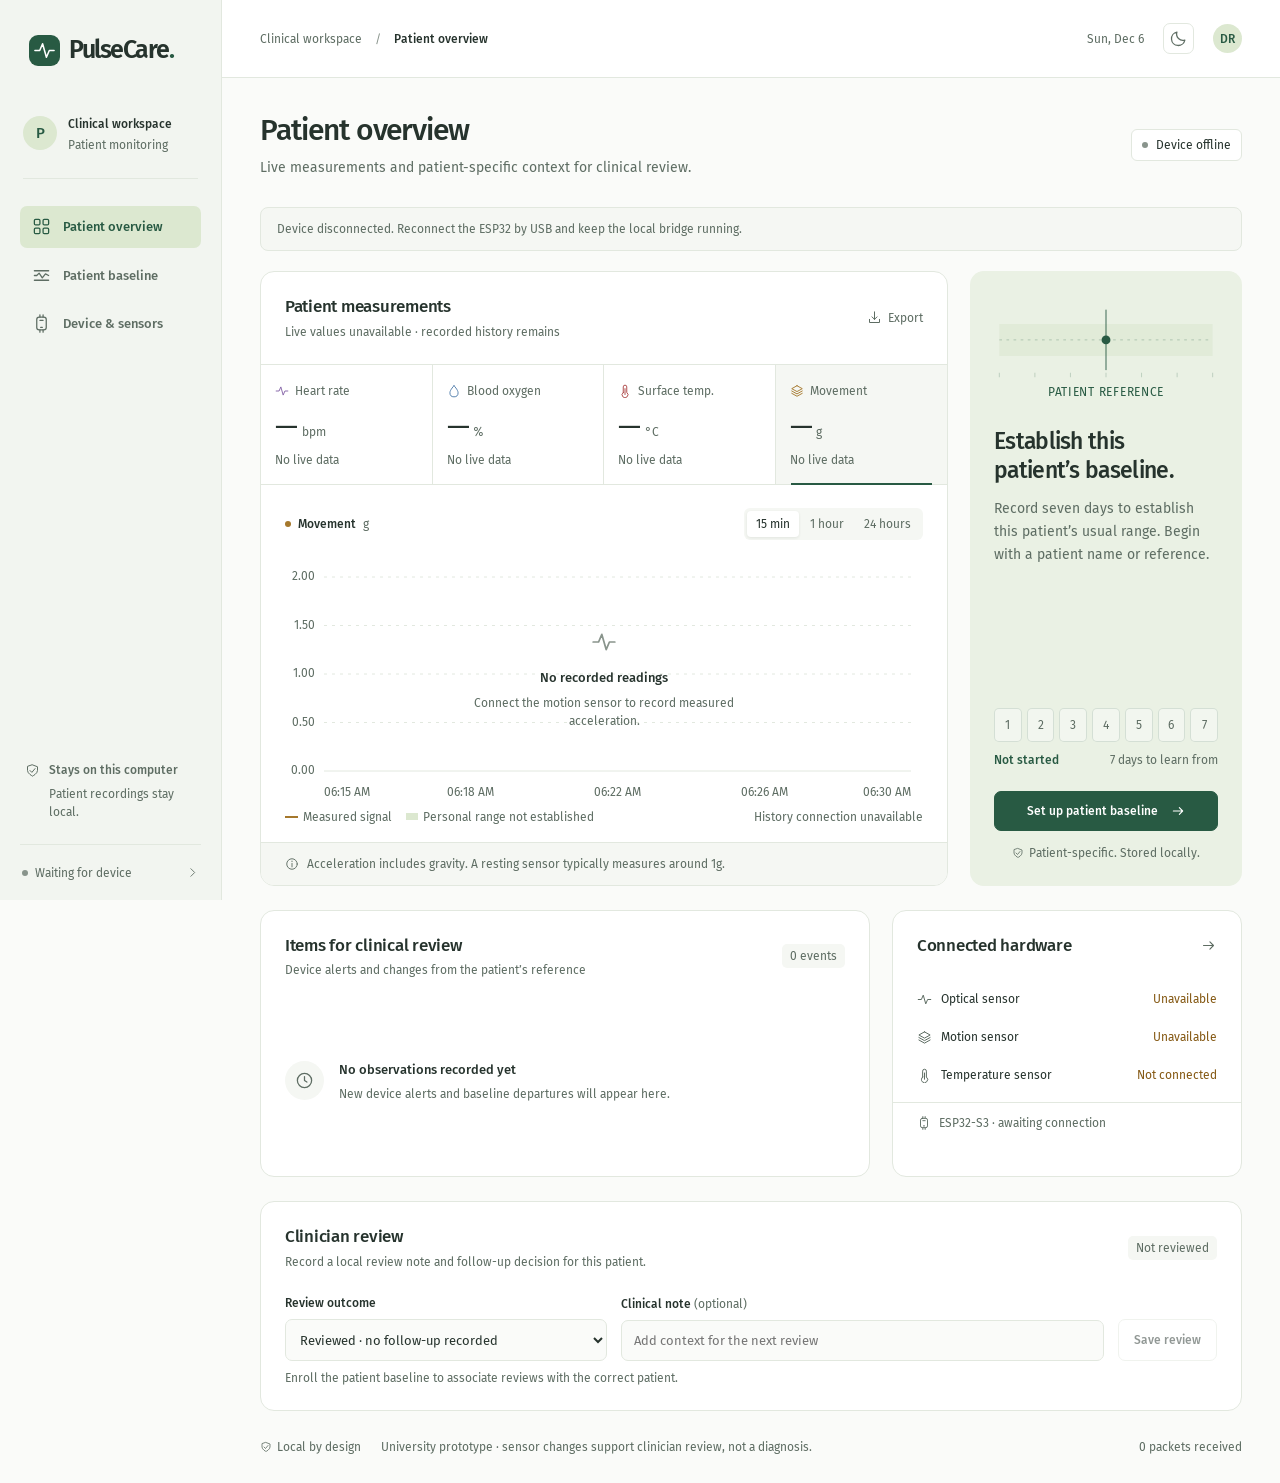
==== index.html @ ca70b94d "feat: complete clinical dashboard, telemetry bridge, baseline engine and firmware fixes - Fix JSON s" ====
<!doctype html>
<html lang="en" data-theme="light">
<head>
  <meta charset="utf-8">
  <meta name="viewport" content="width=device-width, initial-scale=1">
  <meta name="color-scheme" content="light dark">
  <meta name="description" content="Patient sensor readings, seven-day baselines and clinician review.">
  <title>PulseCare · Patient monitoring</title>
  <link rel="icon" href="data:image/svg+xml,%3Csvg xmlns='http://www.w3.org/2000/svg' viewBox='0 0 32 32'%3E%3Crect width='32' height='32' rx='9' fill='%232b5a47'/%3E%3Cpath d='M7 16h5l3-6 4 12 3-6h3' fill='none' stroke='white' stroke-width='2'/%3E%3C/svg%3E">
  <link rel="stylesheet" href="/assets/dashboard.css">
  <script src="/assets/dashboard.js" defer></script>
</head>
<body>
  <a class="skip-link" href="#main">Skip to measurements</a>
  <svg class="icon-library" aria-hidden="true" xmlns="http://www.w3.org/2000/svg">
    <symbol id="i-pulse" viewBox="0 0 24 24"><path d="M2 12h5l3-7 4 14 3-7h5"/></symbol>
    <symbol id="i-grid" viewBox="0 0 24 24"><rect x="3" y="3" width="7" height="7" rx="1.5"/><rect x="14" y="3" width="7" height="7" rx="1.5"/><rect x="3" y="14" width="7" height="7" rx="1.5"/><rect x="14" y="14" width="7" height="7" rx="1.5"/></symbol>
    <symbol id="i-baseline" viewBox="0 0 24 24"><path d="M3 18h18M3 6h18M3 12h3l3-3 4 6 4-5 4 2"/></symbol>
    <symbol id="i-device" viewBox="0 0 24 24"><rect x="6" y="4" width="12" height="16" rx="3"/><path d="M10 8h4M11 17h2M10 1v3M14 1v3M10 20v3M14 20v3"/></symbol>
    <symbol id="i-moon" viewBox="0 0 24 24"><path d="M20 14a8 8 0 0 1-10-10A8.5 8.5 0 1 0 20 14Z"/></symbol>
    <symbol id="i-sun" viewBox="0 0 24 24"><circle cx="12" cy="12" r="4"/><path d="M12 2v2M12 20v2M2 12h2M20 12h2M5 5l1.5 1.5M17.5 17.5 19 19M5 19l1.5-1.5M17.5 6.5 19 5"/></symbol>
    <symbol id="i-arrow" viewBox="0 0 24 24"><path d="M5 12h14m-5-5 5 5-5 5"/></symbol>
    <symbol id="i-clock" viewBox="0 0 24 24"><circle cx="12" cy="12" r="9"/><path d="M12 7v5l3 2"/></symbol>
    <symbol id="i-info" viewBox="0 0 24 24"><circle cx="12" cy="12" r="9"/><path d="M12 11v6M12 7v1"/></symbol>
    <symbol id="i-check" viewBox="0 0 24 24"><path d="m5 12 4 4L19 6"/></symbol>
    <symbol id="i-shield" viewBox="0 0 24 24"><path d="m12 3 8 3v6c0 5-8 9-8 9s-8-4-8-9V6Z"/><path d="m8 12 3 3 5-6"/></symbol>
    <symbol id="i-drop" viewBox="0 0 24 24"><path d="M12 3s-7 7-7 12a7 7 0 0 0 14 0c0-5-7-12-7-12Z"/></symbol>
    <symbol id="i-temp" viewBox="0 0 24 24"><path d="M9 14.5V5a3 3 0 0 1 6 0v9.5a5 5 0 1 1-6 0ZM12 8v10"/></symbol>
    <symbol id="i-motion" viewBox="0 0 24 24"><path d="m12 3 9 5-9 5-9-5 9-5ZM3 12l9 5 9-5M3 16l9 5 9-5"/></symbol>
    <symbol id="i-export" viewBox="0 0 24 24"><path d="M12 3v12m-4-4 4 4 4-4M4 15v5h16v-5"/></symbol>
    <symbol id="i-chevron" viewBox="0 0 24 24"><path d="m9 5 7 7-7 7"/></symbol>
  </svg>

  <aside class="sidebar">
    <a href="#overview" class="brand" aria-label="PulseCare overview"><span class="brand-mark"><svg class="icon"><use href="#i-pulse"/></svg></span>PulseCare<span class="brand-period">.</span></a>
    <div class="workspace"><span class="workspace-avatar" id="personInitial">P</span><div><strong id="workspaceName">Clinical workspace</strong><span>Patient monitoring</span></div></div>
    <nav aria-label="Main navigation">
      <a href="#overview" class="nav-link active" data-page="overview" aria-current="page"><svg class="icon"><use href="#i-grid"/></svg>Patient overview</a>
      <a href="#baseline" class="nav-link" data-page="baseline"><svg class="icon"><use href="#i-baseline"/></svg>Patient baseline<span class="nav-count">7d</span></a>
      <a href="#device" class="nav-link" data-page="device"><svg class="icon"><use href="#i-device"/></svg>Device & sensors</a>
    </nav>
    <div class="sidebar-bottom">
      <div class="local-note"><svg class="icon"><use href="#i-shield"/></svg><div><strong>Stays on this computer</strong><span>Patient recordings stay local.</span></div></div>
      <div class="sidebar-device"><span class="connection-dot" data-connection-dot></span><span id="sidebarConnection">Waiting for device</span><svg class="icon"><use href="#i-chevron"/></svg></div>
    </div>
  </aside>

  <div class="application">
    <header class="topbar"><div class="breadcrumb">Clinical workspace<span>/</span><strong id="pageCrumb">Overview</strong></div><div class="topbar-actions"><span class="today" id="today"></span><button class="icon-button" id="themeToggle" aria-label="Switch to dark mode" title="Switch to dark mode"><svg class="icon"><use href="#i-moon"/></svg></button><span class="user-avatar" title="Clinician workspace" aria-label="Clinician workspace">DR</span></div></header>
    <main id="main" tabindex="-1">
      <div class="page-heading"><div><h1 id="pageTitle">Patient overview</h1><p id="pageDescription">Live measurements and patient-specific context for clinical review.</p></div><div class="connection-badge" id="connectionBadge"><span class="connection-dot" data-connection-dot></span><span id="connectionText">Waiting for device</span></div></div>
      <div class="connection-message" id="connectionMessage" role="status" hidden></div>
      <div class="alert-banner" id="emergencyAlert" role="alert" hidden></div>

      <section data-view="overview" aria-label="Patient overview">
        <div class="overview-grid">
          <section class="signal-panel panel" aria-labelledby="signalsTitle">
            <div class="panel-heading"><div><h2 id="signalsTitle">Patient measurements</h2><p id="signalFreshness">Waiting for the first measurement</p></div><button class="text-button" id="exportButton"><svg class="icon"><use href="#i-export"/></svg>Export</button></div>
            <div class="metric-strip" role="tablist" aria-label="Select measurement">
              <button class="metric-tab" role="tab" aria-selected="false" data-metric="heart_rate" id="tab-heart_rate"><span class="metric-label"><svg class="icon"><use href="#i-pulse"/></svg>Heart rate</span><span class="metric-reading"><strong id="value-heart_rate">—</strong><span>bpm</span></span><span class="metric-note" id="note-heart_rate">Waiting for signal</span></button>
              <button class="metric-tab" role="tab" aria-selected="false" data-metric="spo2" id="tab-spo2"><span class="metric-label"><svg class="icon"><use href="#i-drop"/></svg>Blood oxygen</span><span class="metric-reading"><strong id="value-spo2">—</strong><span>%</span></span><span class="metric-note" id="note-spo2">Waiting for signal</span></button>
              <button class="metric-tab" role="tab" aria-selected="false" data-metric="temp_object" id="tab-temp_object"><span class="metric-label"><svg class="icon"><use href="#i-temp"/></svg>Surface temp.</span><span class="metric-reading"><strong id="value-temp_object">—</strong><span>°C</span></span><span class="metric-note" id="note-temp_object">Not connected</span></button>
              <button class="metric-tab selected" role="tab" aria-selected="true" data-metric="motion_g" id="tab-motion_g"><span class="metric-label"><svg class="icon"><use href="#i-motion"/></svg>Movement</span><span class="metric-reading"><strong id="value-motion_g">—</strong><span>g</span></span><span class="metric-note" id="note-motion_g">Waiting for signal</span></button>
            </div>
            <div class="chart-section" role="tabpanel" aria-labelledby="tab-motion_g" id="chartPanel">
              <div class="chart-toolbar"><div class="chart-caption"><span class="series-dot" id="seriesDot"></span><strong id="chartTitle">Movement</strong><span id="chartUnit">g</span></div><div class="range-control" role="group" aria-label="History period"><button data-range="900" class="active" aria-pressed="true">15 min</button><button data-range="3600" aria-pressed="false">1 hour</button><button data-range="86400" aria-pressed="false">24 hours</button></div></div>
              <div class="chart" id="mainChart"><svg tabindex="0" aria-describedby="chartKeyboardHelp" id="trendChart" viewBox="0 0 720 260" preserveAspectRatio="none" role="img" aria-label="Measured movement history"></svg><div class="chart-empty" id="chartEmpty"><svg class="icon"><use href="#i-pulse"/></svg><strong>No recorded readings</strong><p>Connect the device to begin recording this signal.</p></div><div class="chart-tooltip" id="chartTooltip" role="status" hidden></div></div>
              <p class="sr-only" id="chartKeyboardHelp">Use Left and Right arrows to inspect recorded values. Home and End move to the first and last reading.</p><div class="chart-footer"><span><span class="legend-line"></span>Measured signal</span><span id="baselineLegend"><span class="legend-band"></span>Personal range not established</span><span id="chartResolution">Only recorded data</span></div>
            </div>
            <div class="signal-context"><svg class="icon"><use href="#i-info"/></svg><p id="signalContext">Movement includes gravity. A resting sensor typically measures around 1g.</p></div>
          </section>

          <aside class="baseline-preview" aria-labelledby="baselinePreviewTitle">
            <div class="baseline-visual" aria-hidden="true"><svg viewBox="0 0 240 90"><path class="reference-band" d="M0 28H240V64H0Z"/><path class="reference-middle" d="M0 46H240"/><path class="reference-marker" d="M120 12V80"/><circle cx="120" cy="46" r="5"/><path class="reference-tick" d="M0 83V88M40 83V88M80 83V88M120 83V88M160 83V88M200 83V88M240 83V88"/></svg><span>PATIENT REFERENCE</span></div>
            <h2 id="baselinePreviewTitle">Establish this patient’s baseline.</h2><p id="baselinePreviewCopy">Record seven days to establish this patient’s usual range. Begin with a patient name or reference.</p>
            <div class="seven-days" id="overviewDays" aria-label="Seven-day recording coverage"></div>
            <div class="baseline-progress-text"><strong id="overviewProgress">Not started</strong><span id="overviewCoverage">7 days to learn from</span></div>
            <button class="button primary" id="openBaseline">Set up patient baseline<svg class="icon"><use href="#i-arrow"/></svg></button>
            <p class="baseline-footnote"><svg class="icon"><use href="#i-shield"/></svg>Patient-specific. Stored locally.</p>
          </aside>
        </div>

        <div class="lower-grid">
          <section class="observations-panel panel"><div class="panel-heading"><div><h2>Items for clinical review</h2><p>Device alerts and changes from the patient’s reference</p></div><span class="quiet-tag" id="eventCount">0 events</span></div><div id="observationList" class="observation-list"><div class="empty-observations"><span class="empty-observation-icon"><svg class="icon"><use href="#i-clock"/></svg></span><div><strong>No observations recorded yet</strong><p>New device alerts and baseline departures will appear here.</p></div></div></div></section>
          <section class="hardware-panel panel"><div class="panel-heading"><h2>Connected hardware</h2><a href="#device" class="icon-link" aria-label="View device details"><svg class="icon"><use href="#i-arrow"/></svg></a></div><div id="hardwareSummary" class="hardware-list"></div><div class="hardware-footer"><svg class="icon"><use href="#i-device"/></svg><span id="nodeSummary">ESP32-S3 · awaiting connection</span></div></section>
        </div>
        <section class="panel clinician-review" aria-labelledby="reviewTitle">
          <div class="panel-heading"><div><h2 id="reviewTitle">Clinician review</h2><p>Record a local review note and follow-up decision for this patient.</p></div><span class="quiet-tag" id="reviewStatus">Not reviewed</span></div>
          <form id="reviewForm"><div class="review-fields"><div><label for="reviewDecision">Review outcome</label><select id="reviewDecision"><option value="reviewed">Reviewed · no follow-up recorded</option><option value="follow_up">Follow-up visit recommended</option><option value="contact">Contact patient for assessment</option></select></div><div class="review-note-field"><label for="reviewNote">Clinical note <span>(optional)</span></label><input id="reviewNote" maxlength="2000" placeholder="Add context for the next review"></div><button class="button" id="saveReview" type="submit">Save review</button></div><p class="field-hint" id="reviewHint">Enroll the patient baseline to associate reviews with the correct patient.</p><p id="reviewError" class="form-error" role="alert" hidden></p></form>
        </section>
      </section>

      <section data-view="baseline" hidden aria-label="Patient baseline">
        <div class="baseline-workspace">
          <section class="panel enrollment-panel"><div class="panel-heading"><div><h2 id="enrollmentTitle">Enroll a patient baseline</h2><p id="enrollmentDescription">Compare future readings with patterns recorded for one person.</p></div><span class="quiet-tag" id="enrollmentStatus">Not started</span></div>
            <form id="enrollmentForm"><label for="personName">Patient name or reference</label><div class="form-row"><input id="personName" name="person" maxlength="80" placeholder="e.g. Patient RPM-001" autocomplete="off" required><button class="button primary" type="submit" id="startBaseline">Start 7-day collection<svg class="icon"><use href="#i-arrow"/></svg></button></div><p class="field-hint" id="enrollmentHint">Connect the patient’s device to start collection.</p><p id="enrollmentError" class="form-error" role="alert" hidden></p></form>
            <div id="enrollmentActive" hidden><div class="enrollment-summary"><span class="person-disc" id="enrolledInitial">P</span><div><strong id="enrolledPerson"></strong><p id="enrolledSince"></p></div><button class="text-button" id="endEnrollment">Change patient</button></div></div>
            <div class="coverage-heading"><h3>Seven-day coverage</h3><span id="coverageHelp">Each metric learns independently</span></div><div class="coverage-calendar" id="coverageCalendar"></div>
            <div class="coverage-legend"><span><i class="coverage-key recorded"></i>Recorded</span><span><i class="coverage-key empty"></i>No valid samples</span><span>Minimum 30 sampled minutes per day, per metric</span></div>
          </section>
          <section class="method-note"><svg class="icon"><use href="#i-baseline"/></svg><h2>A reference, not a diagnosis.</h2><p>Each signal gets its own typical range after seven days with enough valid recordings. Future readings are compared with that fixed range.</p><ul><li>Missing readings are excluded.</li><li>Short bursts don’t count as full days.</li><li>The absent temperature sensor can join later.</li></ul><details><summary>How comparison works</summary><p>The center is the median of sampled-minute averages. The range uses median absolute deviation with a small engineering noise floor. Three consecutive departures create an observation. This is a prototype statistical model, not a validated health assessment.</p></details></section>
        </div>
        <section class="panel reference-panel"><div class="panel-heading"><div><h2>Patient reference ranges</h2><p>Each measurement becomes comparable when its own baseline is ready.</p></div></div><div class="table-scroll"><table><thead><tr><th>Measurement</th><th>Coverage</th><th>Personal range</th><th>Latest reading</th><th>Comparison</th></tr></thead><tbody id="referenceTable"></tbody></table></div></section>
      </section>

      <section data-view="device" hidden aria-label="Device and sensors"><div class="device-layout"><section class="panel"><div class="panel-heading"><div><h2>ESP32-S3</h2><p id="deviceIdentity">Waiting for device identity</p></div><svg class="icon device-large-icon"><use href="#i-device"/></svg></div><dl class="device-facts" id="deviceFacts"></dl><div class="device-help"><svg class="icon"><use href="#i-info"/></svg><p>Leave the local bridge running to keep recording, even when this browser is closed. Only one application can read the USB serial port at a time.</p></div></section><section class="panel"><div class="panel-heading"><div><h2>Sensor inventory</h2><p>Connectivity and measurement availability are different.</p></div></div><div class="sensor-inventory" id="sensorInventory"></div></section></div><section class="temperature-note"><svg class="icon"><use href="#i-temp"/></svg><div><h2>Temperature channel · ready for integration</h2><p>The MLX90614 channel remains ready for the fourth measurement. When connected, real surface-temperature readings will appear automatically and begin building their own reference. No temperature is estimated from the other sensors.</p></div></section></section>
      <footer class="page-footer"><span><svg class="icon"><use href="#i-shield"/></svg>Local by design</span><p>University prototype · sensor changes support clinician review, not a diagnosis.</p><span id="packetCounter">0 packets received</span></footer>
    </main>
  </div>
  <div class="toast" id="toast" role="status" hidden></div>
</body>
</html>
---- assets/dashboard.css ----
@font-face{font-family:Fira;src:url('/assets/fonts/fira-sans-regular.ttf') format('truetype');font-weight:400;font-display:swap}
@font-face{font-family:Fira;src:url('/assets/fonts/fira-sans-medium.ttf') format('truetype');font-weight:500;font-display:swap}
@font-face{font-family:Fira;src:url('/assets/fonts/fira-sans-semibold.ttf') format('truetype');font-weight:600 800;font-display:swap}
:root{color-scheme:light;--bg:#fafbf9;--paper:#fff;--sidebar:#f2f5f0;--text:#26332d;--muted:#5e6d63;--faint:#89948c;--line:#e2e8df;--soft:#f5f7f3;--green:#285a43;--green-hover:#1c4532;--wash:#eaf1e4;--green-light:#dce8d0;--purple:#8563a7;--blue:#4f7caa;--ochre:#a5782c;--red:#ac4444;--amber:#855914;--amber-bg:#faf2e0;--shadow:0 8px 28px rgba(30,55,40,.08);--radius:14px}
[data-theme=dark]{color-scheme:dark;--bg:#171d19;--paper:#202821;--sidebar:#1b231d;--text:#e2e9df;--muted:#adb9aa;--faint:#8a9a87;--line:#384338;--soft:#263028;--green:#a5c992;--green-hover:#c0ddb1;--wash:#2c392a;--green-light:#3c4e34;--purple:#bea4dc;--blue:#8fb8dd;--ochre:#d6b376;--red:#f29d9d;--amber:#e8c68d;--amber-bg:#3b3325}
*{box-sizing:border-box}html{font-size:15px;scroll-behavior:smooth}body{margin:0;background:var(--bg);color:var(--text);font-family:Fira,system-ui,sans-serif;font-weight:400;line-height:1.5}button,input{font:inherit}button,a,input{ -webkit-tap-highlight-color:transparent}button{cursor:pointer}a{color:inherit;text-decoration:none}button:disabled{opacity:.5;cursor:not-allowed}button{transition:background .15s,color .15s,border-color .15s}::selection{background:var(--green-light);color:var(--text)}:focus-visible{outline:2px solid var(--green);outline-offset:4px}input{caret-color:var(--green)}[hidden]{display:none!important}.icon-library{position:absolute;width:0;height:0;overflow:hidden}.icon{width:19px;height:19px;fill:none;stroke:currentColor;stroke-width:1.6;stroke-linecap:round;stroke-linejoin:round;flex:none}h1,h2,h3,p{margin:0}h1{font-size:30px;font-weight:500;letter-spacing:-.035em;line-height:1.2}h2{font-size:17px;line-height:1.4;font-weight:500;letter-spacing:-.015em}h3{font-size:15px;font-weight:500}strong{font-weight:500}.skip-link{position:fixed;top:-80px;left:20px;z-index:20;padding:12px;background:var(--paper)}.skip-link:focus{top:10px}.sidebar{position:fixed;inset:0 auto 0 0;width:222px;background:var(--sidebar);border-right:1px solid var(--line);padding:32px 20px 18px;display:flex;flex-direction:column;z-index:5}.brand{display:flex;align-items:center;gap:9px;font-size:25px;font-weight:600;letter-spacing:-.06em;padding:0 9px}.brand-mark{display:flex;align-items:center;justify-content:center;width:31px;height:31px;background:var(--green);color:var(--paper);border-radius:9px}.brand-mark .icon{width:23px;height:23px}.brand-period{color:var(--green);margin-left:-9px}.workspace{display:flex;gap:11px;align-items:center;margin:42px 3px 27px;padding-bottom:24px;border-bottom:1px solid var(--line)}.workspace-avatar,.user-avatar,.person-disc{display:flex;align-items:center;justify-content:center;background:var(--green-light);color:var(--green);border-radius:50%;font-weight:500;flex:none}.workspace-avatar{width:34px;height:34px}.workspace strong{font-size:12px}.workspace span:not(.workspace-avatar){display:block;font-size:12px;color:var(--muted);margin-top:2px}.sidebar nav{display:flex;flex-direction:column;gap:7px}.nav-link{display:flex;gap:12px;align-items:center;border-radius:7px;padding:11px 12px;font-size:13px;color:var(--muted);font-weight:500}.nav-link:hover{background:var(--line);color:var(--text)}.nav-link.active{color:var(--green);background:var(--green-light)}.nav-count{margin-left:auto;font-size:12px;background:var(--paper);padding:1px 5px;border-radius:4px;color:var(--muted)}.sidebar-bottom{margin-top:auto;padding-top:40px}.local-note{display:flex;gap:9px;padding:12px 5px 23px;color:var(--muted)}.local-note .icon{width:15px;margin-top:3px}.local-note strong{font-size:12px}.local-note span{display:block;font-size:12px;line-height:1.5;margin-top:5px}.sidebar-device{border-top:1px solid var(--line);padding:18px 2px 0;display:flex;align-items:center;gap:7px;font-size:12px;color:var(--muted)}.sidebar-device .icon{width:13px;margin-left:auto}.connection-dot{width:6px;height:6px;border-radius:50%;display:inline-block;background:var(--faint);flex:none}.connection-dot.connected{background:#488053}.application{margin-left:222px}.topbar{height:78px;display:flex;align-items:center;justify-content:space-between;padding:0 38px;border-bottom:1px solid var(--line);background:var(--paper)}.breadcrumb{display:flex;gap:13px;color:var(--muted);font-size:12px}.breadcrumb strong{color:var(--text)}.breadcrumb>span{color:var(--faint)}.topbar-actions{display:flex;align-items:center;gap:19px}.today{font-size:12px;color:var(--muted)}.user-avatar{width:29px;height:29px;font-size:12px}.icon-button{height:31px;width:31px;display:flex;align-items:center;justify-content:center;border:1px solid var(--line);background:var(--paper);border-radius:7px;color:var(--muted)}.icon-button:hover{background:var(--soft)}main{max-width:1500px;margin:auto;padding:34px 38px 0}.page-heading{display:flex;align-items:center;justify-content:space-between;gap:20px;margin-bottom:29px}.page-heading p{font-size:13px;color:var(--muted);margin-top:9px}.connection-badge{display:flex;align-items:center;gap:8px;font-size:12px;border:1px solid var(--line);padding:6px 10px;border-radius:6px;background:var(--paper);white-space:nowrap}.connection-message{font-size:12px;padding:12px 16px;border:1px solid var(--line);border-radius:8px;margin-bottom:20px;background:var(--soft);color:var(--muted)}.alert-banner{padding:14px 18px;background:var(--amber-bg);color:var(--amber);border-radius:8px;margin-bottom:20px;font-weight:500}.overview-grid{display:grid;grid-template-columns:minmax(0,1fr) 272px;gap:22px;align-items:stretch}.panel{background:var(--paper);border:1px solid var(--line);border-radius:var(--radius);min-width:0;overflow:hidden}.panel-heading{display:flex;align-items:center;justify-content:space-between;gap:14px;padding:23px 24px}.panel-heading p{font-size:12px;color:var(--muted);margin-top:4px}.text-button{background:none;border:0;color:var(--muted);display:inline-flex;align-items:center;gap:6px;font-size:12px;padding:5px 0}.text-button .icon{width:15px}.text-button:hover{color:var(--green)}.metric-strip{display:grid;grid-template-columns:repeat(4,minmax(0,1fr));border-top:1px solid var(--line);border-bottom:1px solid var(--line)}.metric-tab{background:none;border:0;border-right:1px solid var(--line);padding:17px 14px 15px;text-align:left;color:var(--text);position:relative}.metric-tab:last-child{border-right:0}.metric-tab:hover{background:var(--soft)}.metric-tab.selected{background:var(--soft)}.metric-tab.selected:after{content:"";height:2px;background:var(--green);position:absolute;bottom:-1px;left:15px;right:15px}.metric-label{display:flex;align-items:center;gap:6px;font-size:12px;white-space:nowrap;color:var(--muted)}.metric-label .icon{width:14px;height:14px}.metric-tab[data-metric=heart_rate] .icon{color:var(--purple)}.metric-tab[data-metric=spo2] .icon{color:var(--blue)}.metric-tab[data-metric=temp_object] .icon{color:var(--red)}.metric-tab[data-metric=motion_g] .icon{color:var(--ochre)}.metric-reading{display:flex;align-items:baseline;gap:5px;margin-top:10px;font-variant-numeric:tabular-nums}.metric-reading strong{font-size:29px;font-weight:400;line-height:1.2;letter-spacing:-.04em}.metric-reading>span{font-size:12px;color:var(--muted)}.metric-note{display:block;font-size:12px;margin-top:6px;color:var(--muted);min-height:15px}.chart-section{padding:23px 24px 16px}.chart-toolbar{display:flex;align-items:center;justify-content:space-between;gap:8px;margin-bottom:19px}.chart-caption{display:flex;align-items:center;gap:7px;font-size:12px}.chart-caption>span:last-child{color:var(--muted)}.series-dot{width:6px;height:6px;display:block;background:var(--ochre);border-radius:50%}.range-control{display:flex;padding:3px;background:var(--soft);border-radius:6px;gap:2px}.range-control button{font-size:12px;border:0;background:none;color:var(--muted);padding:4px 9px;border-radius:4px}.range-control button.active{background:var(--paper);color:var(--text);box-shadow:0 1px 3px rgba(20,40,25,.09)}.chart{height:242px;position:relative}.chart svg{display:block;width:100%;height:100%;overflow:visible}.chart-empty{position:absolute;inset:0;display:flex;flex-direction:column;align-items:center;justify-content:center;text-align:center;padding:30px;pointer-events:none}.chart-empty>.icon{color:var(--faint);margin-bottom:13px;width:26px;height:26px}.chart-empty strong{font-size:13px}.chart-empty p{font-size:12px;max-width:270px;margin-top:6px;color:var(--muted)}.chart-tooltip{position:absolute;top:10px;left:60px;pointer-events:none;background:var(--text);color:var(--paper);font-size:12px;padding:9px 12px;border-radius:6px;z-index:2;white-space:nowrap}.chart-footer{display:flex;align-items:center;gap:14px;font-size:12px;color:var(--muted);margin-top:7px;flex-wrap:wrap}.chart-footer>span{display:flex;align-items:center;gap:5px}.chart-footer>span:last-child{margin-left:auto}.legend-line{width:13px;height:2px;background:var(--ochre)}.legend-band{width:12px;height:7px;background:var(--green-light);display:inline-block}.signal-context{border-top:1px solid var(--line);padding:12px 24px;background:var(--soft);display:flex;align-items:center;gap:8px;color:var(--muted);font-size:12px}.signal-context .icon{width:14px;height:14px}.baseline-preview{padding:24px;border-radius:var(--radius);background:var(--wash);display:flex;flex-direction:column;min-width:0}.baseline-visual{margin:4px 0 26px;color:var(--green)}.baseline-visual svg{width:100%;height:80px;display:block;fill:var(--green)}.baseline-visual .reference-band{fill:var(--green-light);opacity:.6}.reference-middle{stroke:var(--green);stroke-dasharray:3 5;opacity:.3;fill:none}.reference-marker{stroke:var(--green);stroke-width:1;fill:none}.reference-tick{stroke:var(--green);opacity:.25;fill:none}.baseline-visual>span{display:block;font-size:12px;letter-spacing:.06em;text-align:center;color:var(--green);margin-top:4px}.baseline-preview h2{font-size:23px;line-height:1.25;letter-spacing:-.03em;max-width:210px}.baseline-preview>p:not(.baseline-footnote){font-size:12px;color:var(--muted);line-height:1.65;margin-top:12px}.seven-days{display:grid;grid-template-columns:repeat(7,1fr);gap:5px;margin-top:auto;padding-top:26px}.day-block{border:1px solid color-mix(in srgb,var(--green) 15%,transparent);background:color-mix(in srgb,var(--paper) 40%,transparent);border-radius:5px;height:34px;display:flex;align-items:center;justify-content:center;font-size:12px;color:var(--muted);position:relative;overflow:hidden}.day-block.recorded{background:var(--green-light);color:var(--green);border-color:var(--green-light)}.day-block.qualified{background:var(--green);color:var(--paper);border-color:var(--green)}.baseline-progress-text{display:flex;justify-content:space-between;gap:5px;margin:9px 0 22px;font-size:12px;color:var(--muted)}.baseline-progress-text strong{color:var(--green)}.button{display:inline-flex;justify-content:center;align-items:center;gap:12px;min-height:40px;border:1px solid var(--line);border-radius:7px;background:var(--paper);padding:10px 15px;font-size:12px;font-weight:500;color:var(--text)}.button.primary{background:var(--green);border-color:var(--green);color:var(--paper)}.button.primary:hover{background:var(--green-hover)}.button .icon{width:16px;height:16px}.baseline-preview .button{width:100%;font-size:12px}.baseline-footnote{display:flex;align-items:center;gap:5px;justify-content:center;font-size:12px;color:var(--muted);margin-top:13px;white-space:nowrap}.baseline-footnote .icon{width:12px;height:12px}.lower-grid{display:grid;grid-template-columns:minmax(0,1fr) 350px;gap:22px;margin-top:24px}.quiet-tag{font-size:12px;color:var(--muted);padding:3px 8px;background:var(--soft);border-radius:5px;white-space:nowrap}.observation-list{padding:0 24px 18px}.empty-observations{display:flex;align-items:center;gap:15px;min-height:156px}.empty-observation-icon{display:flex;align-items:center;justify-content:center;background:var(--soft);width:39px;height:39px;border-radius:50%;color:var(--muted);flex:none}.empty-observations strong{font-size:13px}.empty-observations p{font-size:12px;color:var(--muted);margin-top:4px}.observation{display:grid;grid-template-columns:28px 1fr auto;gap:10px;padding:14px 0;border-top:1px solid var(--line);align-items:start}.observation .icon{width:16px;height:16px;color:var(--amber);margin-top:2px}.observation strong{font-size:12px;display:block}.observation p{font-size:12px;color:var(--muted);margin-top:3px}.observation time{font-size:12px;color:var(--muted);white-space:nowrap}.icon-link{display:flex;align-items:center;color:var(--muted)}.icon-link .icon{width:17px}.hardware-list{padding:0 24px 8px}.hardware-row{display:flex;align-items:center;gap:9px;padding:10px 0;font-size:12px}.hardware-row>.icon{width:15px;height:15px;color:var(--muted)}.hardware-row>span:last-child{margin-left:auto;font-size:12px;color:var(--green)}.hardware-row.missing>span:last-child{color:var(--amber)}.hardware-footer{display:flex;gap:8px;padding:11px 24px;border-top:1px solid var(--line);color:var(--muted);font-size:12px;align-items:center}.hardware-footer .icon{width:14px;height:14px}.page-footer{display:flex;gap:20px;align-items:center;color:var(--muted);font-size:12px;padding:27px 0}.page-footer>span{display:flex;gap:5px;align-items:center;white-space:nowrap}.page-footer .icon{width:12px;height:12px}.page-footer>span:last-child{margin-left:auto;font-variant-numeric:tabular-nums}.baseline-workspace{display:grid;grid-template-columns:minmax(0,1fr) 280px;gap:24px}.enrollment-panel{padding-bottom:24px}#enrollmentForm{padding:0 24px 25px}label{font-size:12px;font-weight:500;display:block;margin-bottom:7px}.form-row{display:flex;gap:10px}input{min-width:0;width:100%;border:1px solid var(--line);border-radius:7px;padding:10px 12px;background:var(--bg);color:var(--text);font-size:13px}.form-row .button{white-space:nowrap}.field-hint{font-size:12px;color:var(--muted);margin-top:8px}.form-error{font-size:12px;color:var(--red);margin-top:12px}.enrollment-summary{display:flex;align-items:center;gap:12px;margin:0 24px 25px;padding:15px;background:var(--soft);border-radius:8px}.person-disc{width:38px;height:38px}.enrollment-summary strong{font-size:14px}.enrollment-summary p{font-size:12px;color:var(--muted);margin-top:3px}.enrollment-summary .text-button{margin-left:auto}.coverage-heading{padding:20px 24px 16px;border-top:1px solid var(--line);display:flex;justify-content:space-between;align-items:center;gap:10px}.coverage-heading>span{font-size:12px;color:var(--muted)}.coverage-calendar{display:grid;grid-template-columns:repeat(7,1fr);gap:9px;padding:0 24px}.coverage-day{background:var(--soft);border-radius:7px;padding:10px 8px;text-align:center;min-width:0}.coverage-day>span{font-size:12px;color:var(--muted);display:block}.coverage-meter{height:68px;position:relative;background:var(--line);border-radius:4px;margin:10px 3px;overflow:hidden}.coverage-meter>i{position:absolute;inset:auto 0 0;background:var(--green-light)}.coverage-day strong{font-size:12px;font-variant-numeric:tabular-nums}.coverage-legend{display:flex;gap:15px;align-items:center;flex-wrap:wrap;padding:16px 24px 0;color:var(--muted);font-size:12px}.coverage-legend>span{display:flex;gap:5px;align-items:center}.coverage-key{height:8px;width:8px;border-radius:2px}.coverage-key.recorded{background:var(--green-light)}.coverage-key.empty{background:var(--line)}.method-note{padding:22px 4px}.method-note>.icon{width:26px;height:26px;color:var(--green);margin-bottom:14px}.method-note h2{font-size:20px}.method-note p,.method-note li{font-size:12px;line-height:1.7;color:var(--muted)}.method-note>p{margin-top:12px}.method-note ul{padding-left:17px;margin:17px 0}.method-note details{font-size:12px}.method-note summary{cursor:pointer;font-weight:500}.method-note details p{margin-top:8px}.reference-panel{margin-top:24px}.table-scroll{overflow-x:auto}table{border-collapse:collapse;width:100%;text-align:left;font-size:12px}th{font-size:12px;font-weight:400;color:var(--muted);padding:11px 24px;background:var(--soft);white-space:nowrap}td{padding:18px 24px;border-top:1px solid var(--line);font-variant-numeric:tabular-nums}td small{display:block;color:var(--muted);font-size:12px;margin-top:4px}.comparison{display:inline-flex;border-radius:4px;padding:3px 6px;font-size:12px;white-space:nowrap;background:var(--soft);color:var(--muted)}.comparison.within{background:var(--wash);color:var(--green)}.comparison.outside{background:var(--amber-bg);color:var(--amber)}.device-layout{display:grid;grid-template-columns:1fr 1fr;gap:24px}.device-large-icon{width:34px;height:34px;color:var(--green)}.device-facts{margin:0;padding:0 24px 20px}.device-facts>div{display:flex;justify-content:space-between;gap:20px;border-top:1px solid var(--line);padding:13px 0;font-size:12px}.device-facts dt{color:var(--muted)}.device-facts dd{margin:0;font-variant-numeric:tabular-nums;word-break:break-word}.device-help{padding:16px 24px;background:var(--soft);display:flex;gap:9px;color:var(--muted);font-size:12px}.device-help .icon{width:15px;height:15px;margin-top:2px}.sensor-inventory{padding:0 24px}.inventory-row{display:flex;align-items:center;justify-content:space-between;padding:20px 0;border-top:1px solid var(--line);gap:14px}.inventory-row h3{font-size:13px}.inventory-row p{font-size:12px;color:var(--muted);margin-top:4px}.sensor-state{font-size:12px;color:var(--green);white-space:nowrap}.sensor-state.missing{color:var(--amber)}.temperature-note{display:flex;align-items:start;gap:20px;padding:25px;background:var(--wash);margin-top:24px;border-radius:12px}.temperature-note>.icon{width:28px;height:28px;color:var(--green)}.temperature-note p{font-size:13px;color:var(--muted);max-width:75ch;margin-top:7px}.toast{position:fixed;bottom:24px;left:50%;transform:translateX(-50%);z-index:10;background:var(--text);color:var(--paper);padding:12px 20px;border-radius:8px;font-size:13px;box-shadow:var(--shadow);max-width:calc(100% - 32px)}
@media(min-width:1600px){main{padding-top:42px}.chart{height:285px}.baseline-preview{padding:30px}.overview-grid{grid-template-columns:minmax(0,1fr) 310px}}
@media(max-width:1220px){.sidebar{width:194px;padding-inline:15px}.application{margin-left:194px}main{padding:28px 24px 0}.topbar{padding-inline:24px}.overview-grid{grid-template-columns:minmax(0,1fr) 238px;gap:16px}.baseline-preview{padding:21px}.metric-tab{padding-inline:10px}.metric-label{font-size:12px;gap:4px}.metric-label .icon{width:12px}.metric-note{font-size:12px}.panel-heading{padding:21px}.chart-section{padding-inline:20px}.lower-grid{grid-template-columns:minmax(0,1fr) 300px;gap:16px}.baseline-workspace{grid-template-columns:minmax(0,1fr) 240px}.chart-footer{gap:8px;font-size:12px}.baseline-footnote{white-space:normal;text-align:center}}
@media(max-width:1050px){.sidebar{width:78px;padding:27px 13px}.brand{font-size:0;padding:0 10px;gap:0}.brand-period,.workspace,.sidebar-bottom,.nav-count{display:none}.sidebar nav{margin-top:45px}.nav-link{font-size:0;justify-content:center;padding:13px;gap:0}.nav-link .icon{width:21px;height:21px}.application{margin-left:78px}.lower-grid{grid-template-columns:minmax(0,1fr) 290px}.metric-reading strong{font-size:26px}}
@media(max-width:820px){.overview-grid,.baseline-workspace{grid-template-columns:minmax(0,1fr)}.baseline-preview{display:grid;grid-template-columns:1fr 1fr;column-gap:24px;padding:24px}.baseline-visual{display:none}.baseline-preview h2{font-size:22px;max-width:none;grid-column:1;grid-row:1}.baseline-preview>p:not(.baseline-footnote){grid-column:1;grid-row:2;margin:6px 0 0}.seven-days{grid-column:2;grid-row:1;padding-top:0;align-self:center}.baseline-progress-text{grid-column:2;grid-row:2;margin:5px 0 10px}.baseline-preview>.button{grid-column:2;grid-row:3}.baseline-footnote{grid-column:1;grid-row:3;justify-content:start;margin:5px 0;align-self:end}.lower-grid{grid-template-columns:minmax(0,1fr)}.hardware-list{display:grid;grid-template-columns:1fr 1fr;gap:0 30px}.method-note{padding:10px 4px}.device-layout{grid-template-columns:minmax(0,1fr)}.page-footer{flex-wrap:wrap;gap:8px 20px}.page-footer p{order:3;width:100%}.page-heading h1{font-size:27px}.metric-label{font-size:12px}.metric-note{font-size:12px}}
@media(max-width:580px){.sidebar{position:fixed;inset:auto 0 0;width:100%;height:62px;padding:0 15px;background:var(--paper);border:0;border-top:1px solid var(--line);z-index:6}.sidebar .brand{display:none}.sidebar nav{flex-direction:row;justify-content:space-around;margin:0;height:100%;gap:5px}.nav-link{font-size:12px;flex:1;flex-direction:column;padding:8px 6px;gap:4px;border-radius:0;white-space:nowrap}.nav-link.active{background:var(--soft)}.nav-link .icon{width:19px;height:19px}.application{margin:0 0 62px}.topbar{height:61px;padding:0 20px}.breadcrumb{font-size:12px;gap:8px}.today{display:none}.topbar-actions{gap:10px}main{padding:25px 17px 0}.page-heading{display:block;margin-bottom:23px}.page-heading h1{font-size:27px}.page-heading p{font-size:12px;margin-top:7px}.connection-badge{display:inline-flex;margin-top:15px;font-size:12px}.panel-heading{padding:19px 17px}.panel-heading h2{font-size:16px}.panel-heading p{font-size:12px}.metric-strip{grid-template-columns:repeat(2,minmax(0,1fr))}.metric-tab{padding:14px 17px}.metric-tab:nth-child(2){border-right:0}.metric-tab:nth-child(-n+2){border-bottom:1px solid var(--line)}.metric-label{font-size:12px}.metric-reading{margin-top:7px}.metric-reading strong{font-size:27px}.metric-note{font-size:12px;margin-top:4px}.chart-section{padding:18px 13px 14px}.chart-toolbar{gap:6px}.range-control button{font-size:12px;padding:4px 7px}.chart-caption{font-size:12px}.chart{height:210px}.chart-footer{font-size:12px;gap:8px}.chart-footer>span:last-child{width:100%;margin-left:0}.signal-context{padding:12px 17px;align-items:start}.signal-context .icon{margin-top:2px}.baseline-preview{display:flex;padding:24px;gap:0}.baseline-preview>p:not(.baseline-footnote){margin-top:9px}.seven-days{margin-top:0;padding-top:24px}.baseline-progress-text{margin:9px 0 18px}.baseline-footnote{justify-content:center;margin:12px 0 0;align-self:auto}.lower-grid{margin-top:18px}.hardware-list{display:block;padding-inline:20px}.observation-list{padding-inline:17px}.observation{grid-template-columns:18px 1fr;gap:8px}.observation time{grid-column:2}.empty-observations{min-height:120px}.hardware-footer{padding-inline:20px}.page-footer{font-size:12px;padding-bottom:22px}.form-row{flex-direction:column}#enrollmentForm{padding-inline:18px}.coverage-heading{padding-inline:18px;display:block}.coverage-heading>span{display:block;margin-top:4px}.coverage-calendar{padding:0 18px;gap:5px}.coverage-day{padding:8px 3px}.coverage-meter{margin:8px 2px;height:55px}.coverage-legend{padding-inline:18px;font-size:12px;gap:8px}.method-note{padding:6px}.reference-panel{margin-top:17px}th,td{padding:13px 17px}.enrollment-summary{margin-inline:18px;flex-wrap:wrap}.device-facts{padding-inline:18px}.device-help{padding-inline:18px}.sensor-inventory{padding-inline:18px}.temperature-note{padding:20px;gap:14px}.temperature-note h2{font-size:16px}.temperature-note p{font-size:12px}.toast{bottom:78px}}
@media(prefers-reduced-motion:reduce){html{scroll-behavior:auto}*,*:before,*:after{transition:none!important}}

/* Doctor-facing review and comfortable functional text sizes. */
.sidebar .nav-link{white-space:nowrap}.nav-count{display:none}
.baseline-preview>p:not(.baseline-footnote),.method-note p,.method-note li,.temperature-note p{font-size:14px}
.baseline-preview .baseline-footnote{font-size:12px;white-space:normal}
.page-heading p{font-size:14px}.panel-heading p{font-size:12px}
.clinician-review{margin-top:24px}.clinician-review form{padding:0 24px 23px}
.review-fields{display:flex;align-items:end;gap:14px}.review-fields>div{flex:1;min-width:0}.review-fields>.review-note-field{flex:1.5}
.review-fields select{width:100%;border:1px solid var(--line);border-radius:7px;min-height:42px;padding:9px 10px;background:var(--bg);color:var(--text);font:inherit;font-size:13px}
.review-fields label span{font-weight:400;color:var(--muted)}.review-fields .button{white-space:nowrap;min-height:42px}
@media(max-width:1220px){.metric-label{white-space:normal;align-items:start;min-height:32px}.metric-label .icon{margin-top:2px}}
@media(max-width:580px){.seven-days{width:100%;align-self:stretch}.baseline-progress-text{width:100%}.metric-label{min-height:auto}.chart-footer{line-height:1.7}.range-control button{font-size:11px;min-height:28px}.chart-caption{font-size:12px}.review-fields{flex-direction:column;align-items:stretch}.review-fields>div{width:100%}.clinician-review form{padding-inline:17px}.page-footer{font-size:11px}.nav-link{font-size:11px}.baseline-preview{gap:0}.baseline-progress-text{flex-wrap:wrap}.coverage-day>span,.coverage-day strong{font-size:11px}}

.sr-only{position:absolute;width:1px;height:1px;padding:0;margin:-1px;overflow:hidden;clip-path:inset(50%);white-space:nowrap;border:0}
.device-facts dd{max-width:65%;overflow-wrap:anywhere}
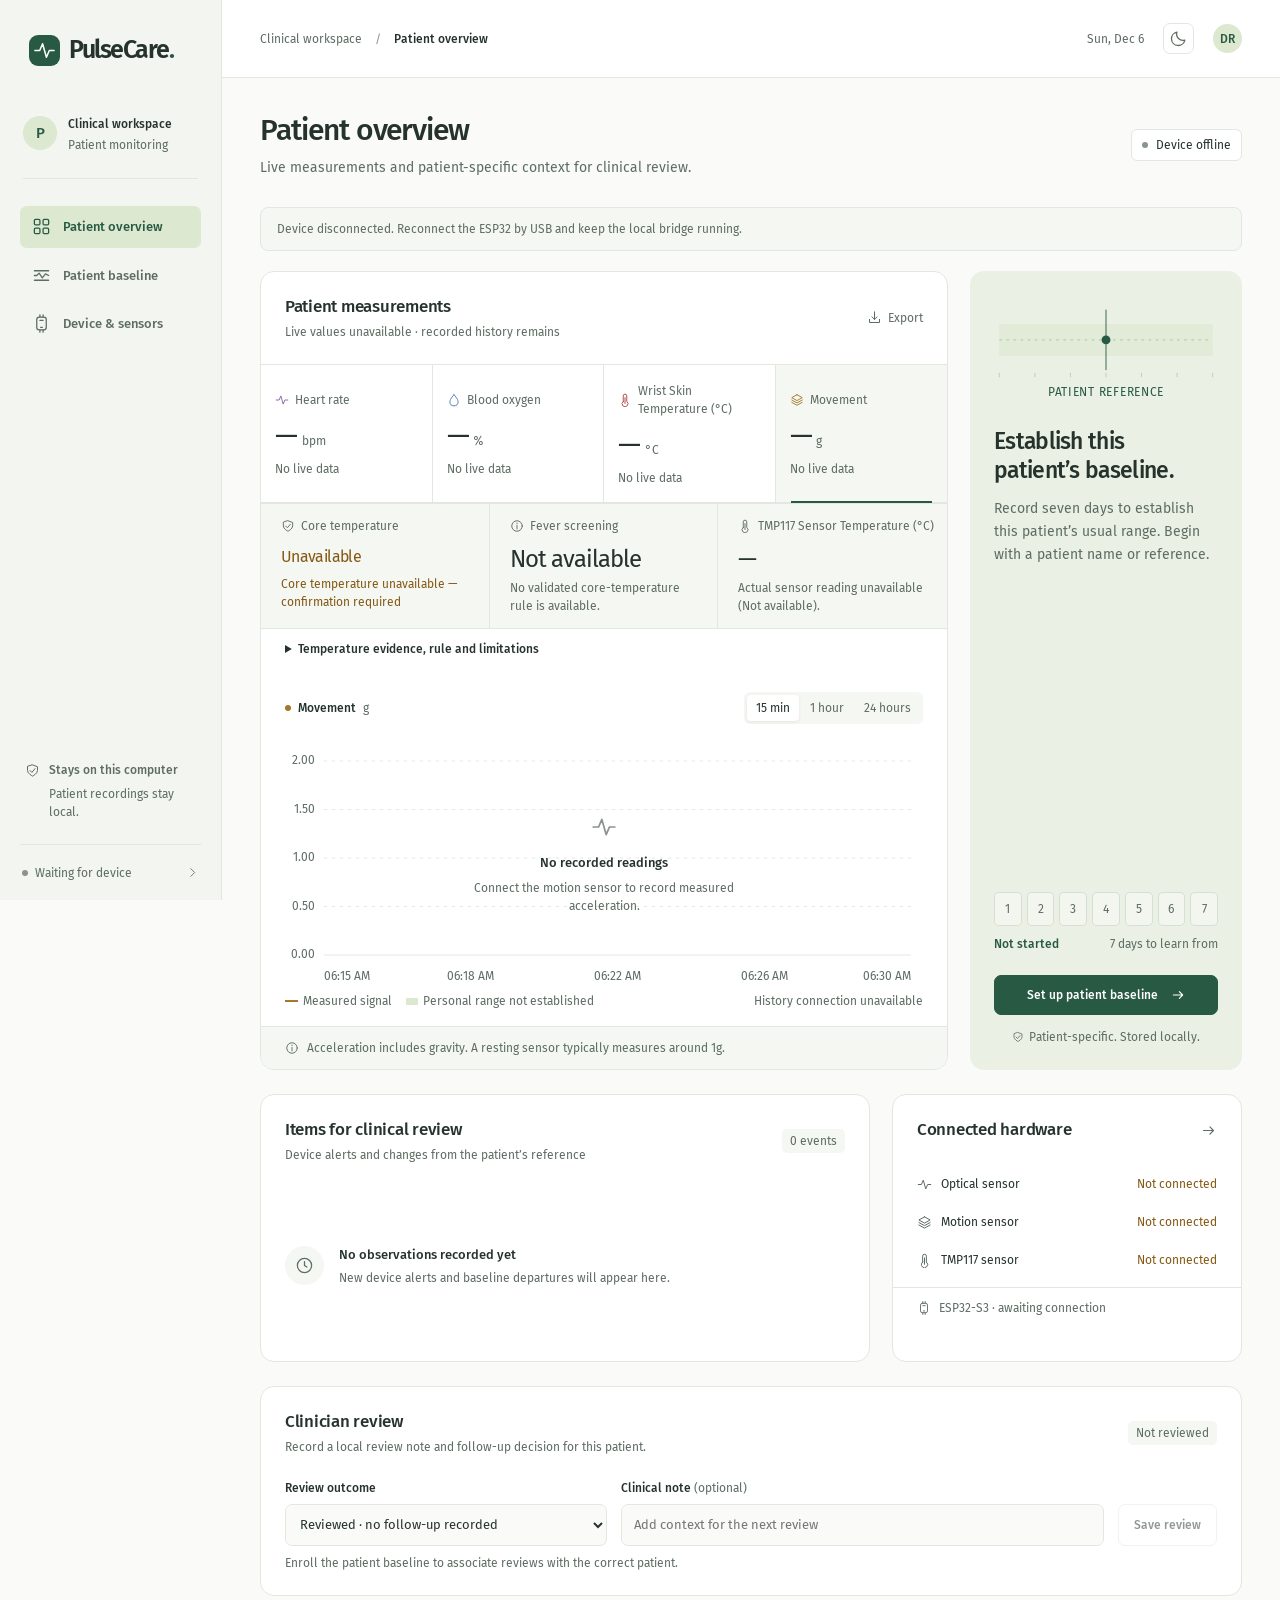
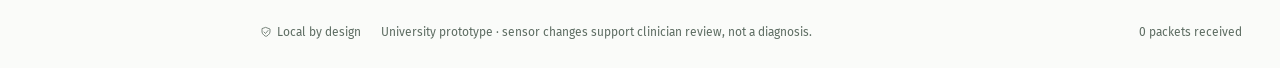
==== commit 1849d8ff: "feat: complete engineering audit, sensor fixes, diagnostic staging, and management suite" ====
--- a/index.html
+++ b/index.html
@@ -8,6 +8,7 @@
   <title>PulseCare · Patient monitoring</title>
   <link rel="icon" href="data:image/svg+xml,%3Csvg xmlns='http://www.w3.org/2000/svg' viewBox='0 0 32 32'%3E%3Crect width='32' height='32' rx='9' fill='%232b5a47'/%3E%3Cpath d='M7 16h5l3-6 4 12 3-6h3' fill='none' stroke='white' stroke-width='2'/%3E%3C/svg%3E">
   <link rel="stylesheet" href="/assets/dashboard.css">
+  <script src="/assets/dashboard_core.js" defer></script>
   <script src="/assets/dashboard.js" defer></script>
 </head>
 <body>
@@ -59,9 +60,31 @@
             <div class="metric-strip" role="tablist" aria-label="Select measurement">
               <button class="metric-tab" role="tab" aria-selected="false" data-metric="heart_rate" id="tab-heart_rate"><span class="metric-label"><svg class="icon"><use href="#i-pulse"/></svg>Heart rate</span><span class="metric-reading"><strong id="value-heart_rate">—</strong><span>bpm</span></span><span class="metric-note" id="note-heart_rate">Waiting for signal</span></button>
               <button class="metric-tab" role="tab" aria-selected="false" data-metric="spo2" id="tab-spo2"><span class="metric-label"><svg class="icon"><use href="#i-drop"/></svg>Blood oxygen</span><span class="metric-reading"><strong id="value-spo2">—</strong><span>%</span></span><span class="metric-note" id="note-spo2">Waiting for signal</span></button>
-              <button class="metric-tab" role="tab" aria-selected="false" data-metric="temp_object" id="tab-temp_object"><span class="metric-label"><svg class="icon"><use href="#i-temp"/></svg>Surface temp.</span><span class="metric-reading"><strong id="value-temp_object">—</strong><span>°C</span></span><span class="metric-note" id="note-temp_object">Not connected</span></button>
+              <button class="metric-tab" role="tab" aria-selected="false" data-metric="wrist_skin_temperature" id="tab-wrist_skin_temperature" aria-label="Wrist Skin Temperature (°C)"><span class="metric-label"><svg class="icon"><use href="#i-temp"/></svg>Wrist Skin Temperature (°C)</span><span class="metric-reading"><strong id="value-wrist_skin_temperature">—</strong><span>°C</span></span><span class="metric-note" id="note-wrist_skin_temperature">Contact unverified</span></button>
               <button class="metric-tab selected" role="tab" aria-selected="true" data-metric="motion_g" id="tab-motion_g"><span class="metric-label"><svg class="icon"><use href="#i-motion"/></svg>Movement</span><span class="metric-reading"><strong id="value-motion_g">—</strong><span>g</span></span><span class="metric-note" id="note-motion_g">Waiting for signal</span></button>
             </div>
+            <div class="environment-strip" aria-label="Temperature safety status">
+              <div class="environment-reading core-unavailable">
+                <span class="metric-label"><svg class="icon"><use href="#i-shield"/></svg>Core temperature</span>
+                <span class="metric-reading"><strong id="value-core_temperature">Unavailable</strong></span>
+                <span class="metric-note" id="note-core_temperature">Core temperature unavailable — confirmation required</span>
+              </div>
+              <div class="environment-reading">
+                <span class="metric-label"><svg class="icon"><use href="#i-info"/></svg>Fever screening</span>
+                <span class="metric-reading"><strong id="value-fever_screening">Not available</strong></span>
+                <span class="metric-note" id="note-fever_screening">No validated core-temperature rule is available.</span>
+              </div>
+              <div class="environment-reading">
+                <span class="metric-label"><svg class="icon"><use href="#i-temp"/></svg>TMP117 Sensor Temperature (°C)</span>
+                <span class="metric-reading"><strong id="value-tmp117_sensor_temperature">—</strong></span>
+                <span class="metric-note" id="note-tmp117_sensor_temperature">Actual sensor reading; wrist contact unverified. Not core temperature.</span>
+              </div>
+            </div>
+            <details class="temperature-details" id="temperatureDetails">
+              <summary>Temperature evidence, rule and limitations</summary>
+              <p id="temperatureEvidence">The actual TMP117 sensor reading is shown separately. Clinical wrist skin temperature stays unavailable while contact is unverified.</p>
+              <p id="temperatureUncertainty">No validated core-temperature estimate or fever rule is available.</p>
+            </details>
             <div class="chart-section" role="tabpanel" aria-labelledby="tab-motion_g" id="chartPanel">
               <div class="chart-toolbar"><div class="chart-caption"><span class="series-dot" id="seriesDot"></span><strong id="chartTitle">Movement</strong><span id="chartUnit">g</span></div><div class="range-control" role="group" aria-label="History period"><button data-range="900" class="active" aria-pressed="true">15 min</button><button data-range="3600" aria-pressed="false">1 hour</button><button data-range="86400" aria-pressed="false">24 hours</button></div></div>
               <div class="chart" id="mainChart"><svg tabindex="0" aria-describedby="chartKeyboardHelp" id="trendChart" viewBox="0 0 720 260" preserveAspectRatio="none" role="img" aria-label="Measured movement history"></svg><div class="chart-empty" id="chartEmpty"><svg class="icon"><use href="#i-pulse"/></svg><strong>No recorded readings</strong><p>Connect the device to begin recording this signal.</p></div><div class="chart-tooltip" id="chartTooltip" role="status" hidden></div></div>
@@ -98,12 +121,12 @@
             <div class="coverage-heading"><h3>Seven-day coverage</h3><span id="coverageHelp">Each metric learns independently</span></div><div class="coverage-calendar" id="coverageCalendar"></div>
             <div class="coverage-legend"><span><i class="coverage-key recorded"></i>Recorded</span><span><i class="coverage-key empty"></i>No valid samples</span><span>Minimum 30 sampled minutes per day, per metric</span></div>
           </section>
-          <section class="method-note"><svg class="icon"><use href="#i-baseline"/></svg><h2>A reference, not a diagnosis.</h2><p>Each signal gets its own typical range after seven days with enough valid recordings. Future readings are compared with that fixed range.</p><ul><li>Missing readings are excluded.</li><li>Short bursts don’t count as full days.</li><li>The absent temperature sensor can join later.</li></ul><details><summary>How comparison works</summary><p>The center is the median of sampled-minute averages. The range uses median absolute deviation with a small engineering noise floor. Three consecutive departures create an observation. This is a prototype statistical model, not a validated health assessment.</p></details></section>
+          <section class="method-note"><svg class="icon"><use href="#i-baseline"/></svg><h2>A reference, not a diagnosis.</h2><p>Each signal gets its own typical range after seven days with enough valid recordings. Future readings are compared with that fixed range.</p><ul><li>Missing readings are excluded.</li><li>Short bursts don’t count as full days.</li><li>Each signal can join when its own coverage is ready.</li></ul><details><summary>How comparison works</summary><p>The center is the median of sampled-minute averages. The range uses median absolute deviation with a small engineering noise floor. Three consecutive departures create an observation. This is a prototype statistical model, not a validated health assessment.</p></details></section>
         </div>
         <section class="panel reference-panel"><div class="panel-heading"><div><h2>Patient reference ranges</h2><p>Each measurement becomes comparable when its own baseline is ready.</p></div></div><div class="table-scroll"><table><thead><tr><th>Measurement</th><th>Coverage</th><th>Personal range</th><th>Latest reading</th><th>Comparison</th></tr></thead><tbody id="referenceTable"></tbody></table></div></section>
       </section>
 
-      <section data-view="device" hidden aria-label="Device and sensors"><div class="device-layout"><section class="panel"><div class="panel-heading"><div><h2>ESP32-S3</h2><p id="deviceIdentity">Waiting for device identity</p></div><svg class="icon device-large-icon"><use href="#i-device"/></svg></div><dl class="device-facts" id="deviceFacts"></dl><div class="device-help"><svg class="icon"><use href="#i-info"/></svg><p>Leave the local bridge running to keep recording, even when this browser is closed. Only one application can read the USB serial port at a time.</p></div></section><section class="panel"><div class="panel-heading"><div><h2>Sensor inventory</h2><p>Connectivity and measurement availability are different.</p></div></div><div class="sensor-inventory" id="sensorInventory"></div></section></div><section class="temperature-note"><svg class="icon"><use href="#i-temp"/></svg><div><h2>Temperature channel · ready for integration</h2><p>The MLX90614 channel remains ready for the fourth measurement. When connected, real surface-temperature readings will appear automatically and begin building their own reference. No temperature is estimated from the other sensors.</p></div></section></section>
+      <section data-view="device" hidden aria-label="Device and sensors"><div class="device-layout"><section class="panel"><div class="panel-heading"><div><h2>ESP32-S3</h2><p id="deviceIdentity">Waiting for device identity</p></div><svg class="icon device-large-icon"><use href="#i-device"/></svg></div><dl class="device-facts" id="deviceFacts"></dl><div class="device-help"><svg class="icon"><use href="#i-info"/></svg><p>Leave the local bridge running to keep recording, even when this browser is closed. Only one application can read the USB serial port at a time.</p></div></section><section class="panel"><div class="panel-heading"><div><h2>Sensor inventory</h2><p>Connectivity and measurement availability are different.</p></div></div><div class="sensor-inventory" id="sensorInventory"></div></section></div><section class="temperature-note"><svg class="icon"><use href="#i-temp"/></svg><div><h2>Wrist skin is not core temperature</h2><p>TMP117 reports its own sensor temperature, shown separately as <strong>TMP117 Sensor Temperature (°C)</strong>. Clinical <strong>Wrist Skin Temperature (°C)</strong> stays unavailable while wrist contact is unverified. The firmware rejects stuck-bus and out-of-range values and never applies an offset. Estimated core temperature remains unavailable, and fever screening cannot diagnose fever from a wrist reading. SHT40 and MLX90614 are not installed, are not counted, and are not part of this build.</p></div></section></section>
       <footer class="page-footer"><span><svg class="icon"><use href="#i-shield"/></svg>Local by design</span><p>University prototype · sensor changes support clinician review, not a diagnosis.</p><span id="packetCounter">0 packets received</span></footer>
     </main>
   </div>
--- a/assets/dashboard.css
+++ b/assets/dashboard.css
@@ -3,7 +3,7 @@
 @font-face{font-family:Fira;src:url('/assets/fonts/fira-sans-semibold.ttf') format('truetype');font-weight:600 800;font-display:swap}
 :root{color-scheme:light;--bg:#fafbf9;--paper:#fff;--sidebar:#f2f5f0;--text:#26332d;--muted:#5e6d63;--faint:#89948c;--line:#e2e8df;--soft:#f5f7f3;--green:#285a43;--green-hover:#1c4532;--wash:#eaf1e4;--green-light:#dce8d0;--purple:#8563a7;--blue:#4f7caa;--ochre:#a5782c;--red:#ac4444;--amber:#855914;--amber-bg:#faf2e0;--shadow:0 8px 28px rgba(30,55,40,.08);--radius:14px}
 [data-theme=dark]{color-scheme:dark;--bg:#171d19;--paper:#202821;--sidebar:#1b231d;--text:#e2e9df;--muted:#adb9aa;--faint:#8a9a87;--line:#384338;--soft:#263028;--green:#a5c992;--green-hover:#c0ddb1;--wash:#2c392a;--green-light:#3c4e34;--purple:#bea4dc;--blue:#8fb8dd;--ochre:#d6b376;--red:#f29d9d;--amber:#e8c68d;--amber-bg:#3b3325}
-*{box-sizing:border-box}html{font-size:15px;scroll-behavior:smooth}body{margin:0;background:var(--bg);color:var(--text);font-family:Fira,system-ui,sans-serif;font-weight:400;line-height:1.5}button,input{font:inherit}button,a,input{ -webkit-tap-highlight-color:transparent}button{cursor:pointer}a{color:inherit;text-decoration:none}button:disabled{opacity:.5;cursor:not-allowed}button{transition:background .15s,color .15s,border-color .15s}::selection{background:var(--green-light);color:var(--text)}:focus-visible{outline:2px solid var(--green);outline-offset:4px}input{caret-color:var(--green)}[hidden]{display:none!important}.icon-library{position:absolute;width:0;height:0;overflow:hidden}.icon{width:19px;height:19px;fill:none;stroke:currentColor;stroke-width:1.6;stroke-linecap:round;stroke-linejoin:round;flex:none}h1,h2,h3,p{margin:0}h1{font-size:30px;font-weight:500;letter-spacing:-.035em;line-height:1.2}h2{font-size:17px;line-height:1.4;font-weight:500;letter-spacing:-.015em}h3{font-size:15px;font-weight:500}strong{font-weight:500}.skip-link{position:fixed;top:-80px;left:20px;z-index:20;padding:12px;background:var(--paper)}.skip-link:focus{top:10px}.sidebar{position:fixed;inset:0 auto 0 0;width:222px;background:var(--sidebar);border-right:1px solid var(--line);padding:32px 20px 18px;display:flex;flex-direction:column;z-index:5}.brand{display:flex;align-items:center;gap:9px;font-size:25px;font-weight:600;letter-spacing:-.06em;padding:0 9px}.brand-mark{display:flex;align-items:center;justify-content:center;width:31px;height:31px;background:var(--green);color:var(--paper);border-radius:9px}.brand-mark .icon{width:23px;height:23px}.brand-period{color:var(--green);margin-left:-9px}.workspace{display:flex;gap:11px;align-items:center;margin:42px 3px 27px;padding-bottom:24px;border-bottom:1px solid var(--line)}.workspace-avatar,.user-avatar,.person-disc{display:flex;align-items:center;justify-content:center;background:var(--green-light);color:var(--green);border-radius:50%;font-weight:500;flex:none}.workspace-avatar{width:34px;height:34px}.workspace strong{font-size:12px}.workspace span:not(.workspace-avatar){display:block;font-size:12px;color:var(--muted);margin-top:2px}.sidebar nav{display:flex;flex-direction:column;gap:7px}.nav-link{display:flex;gap:12px;align-items:center;border-radius:7px;padding:11px 12px;font-size:13px;color:var(--muted);font-weight:500}.nav-link:hover{background:var(--line);color:var(--text)}.nav-link.active{color:var(--green);background:var(--green-light)}.nav-count{margin-left:auto;font-size:12px;background:var(--paper);padding:1px 5px;border-radius:4px;color:var(--muted)}.sidebar-bottom{margin-top:auto;padding-top:40px}.local-note{display:flex;gap:9px;padding:12px 5px 23px;color:var(--muted)}.local-note .icon{width:15px;margin-top:3px}.local-note strong{font-size:12px}.local-note span{display:block;font-size:12px;line-height:1.5;margin-top:5px}.sidebar-device{border-top:1px solid var(--line);padding:18px 2px 0;display:flex;align-items:center;gap:7px;font-size:12px;color:var(--muted)}.sidebar-device .icon{width:13px;margin-left:auto}.connection-dot{width:6px;height:6px;border-radius:50%;display:inline-block;background:var(--faint);flex:none}.connection-dot.connected{background:#488053}.application{margin-left:222px}.topbar{height:78px;display:flex;align-items:center;justify-content:space-between;padding:0 38px;border-bottom:1px solid var(--line);background:var(--paper)}.breadcrumb{display:flex;gap:13px;color:var(--muted);font-size:12px}.breadcrumb strong{color:var(--text)}.breadcrumb>span{color:var(--faint)}.topbar-actions{display:flex;align-items:center;gap:19px}.today{font-size:12px;color:var(--muted)}.user-avatar{width:29px;height:29px;font-size:12px}.icon-button{height:31px;width:31px;display:flex;align-items:center;justify-content:center;border:1px solid var(--line);background:var(--paper);border-radius:7px;color:var(--muted)}.icon-button:hover{background:var(--soft)}main{max-width:1500px;margin:auto;padding:34px 38px 0}.page-heading{display:flex;align-items:center;justify-content:space-between;gap:20px;margin-bottom:29px}.page-heading p{font-size:13px;color:var(--muted);margin-top:9px}.connection-badge{display:flex;align-items:center;gap:8px;font-size:12px;border:1px solid var(--line);padding:6px 10px;border-radius:6px;background:var(--paper);white-space:nowrap}.connection-message{font-size:12px;padding:12px 16px;border:1px solid var(--line);border-radius:8px;margin-bottom:20px;background:var(--soft);color:var(--muted)}.alert-banner{padding:14px 18px;background:var(--amber-bg);color:var(--amber);border-radius:8px;margin-bottom:20px;font-weight:500}.overview-grid{display:grid;grid-template-columns:minmax(0,1fr) 272px;gap:22px;align-items:stretch}.panel{background:var(--paper);border:1px solid var(--line);border-radius:var(--radius);min-width:0;overflow:hidden}.panel-heading{display:flex;align-items:center;justify-content:space-between;gap:14px;padding:23px 24px}.panel-heading p{font-size:12px;color:var(--muted);margin-top:4px}.text-button{background:none;border:0;color:var(--muted);display:inline-flex;align-items:center;gap:6px;font-size:12px;padding:5px 0}.text-button .icon{width:15px}.text-button:hover{color:var(--green)}.metric-strip{display:grid;grid-template-columns:repeat(4,minmax(0,1fr));border-top:1px solid var(--line);border-bottom:1px solid var(--line)}.metric-tab{background:none;border:0;border-right:1px solid var(--line);padding:17px 14px 15px;text-align:left;color:var(--text);position:relative}.metric-tab:last-child{border-right:0}.metric-tab:hover{background:var(--soft)}.metric-tab.selected{background:var(--soft)}.metric-tab.selected:after{content:"";height:2px;background:var(--green);position:absolute;bottom:-1px;left:15px;right:15px}.metric-label{display:flex;align-items:center;gap:6px;font-size:12px;white-space:nowrap;color:var(--muted)}.metric-label .icon{width:14px;height:14px}.metric-tab[data-metric=heart_rate] .icon{color:var(--purple)}.metric-tab[data-metric=spo2] .icon{color:var(--blue)}.metric-tab[data-metric=temp_object] .icon{color:var(--red)}.metric-tab[data-metric=motion_g] .icon{color:var(--ochre)}.metric-reading{display:flex;align-items:baseline;gap:5px;margin-top:10px;font-variant-numeric:tabular-nums}.metric-reading strong{font-size:29px;font-weight:400;line-height:1.2;letter-spacing:-.04em}.metric-reading>span{font-size:12px;color:var(--muted)}.metric-note{display:block;font-size:12px;margin-top:6px;color:var(--muted);min-height:15px}.chart-section{padding:23px 24px 16px}.chart-toolbar{display:flex;align-items:center;justify-content:space-between;gap:8px;margin-bottom:19px}.chart-caption{display:flex;align-items:center;gap:7px;font-size:12px}.chart-caption>span:last-child{color:var(--muted)}.series-dot{width:6px;height:6px;display:block;background:var(--ochre);border-radius:50%}.range-control{display:flex;padding:3px;background:var(--soft);border-radius:6px;gap:2px}.range-control button{font-size:12px;border:0;background:none;color:var(--muted);padding:4px 9px;border-radius:4px}.range-control button.active{background:var(--paper);color:var(--text);box-shadow:0 1px 3px rgba(20,40,25,.09)}.chart{height:242px;position:relative}.chart svg{display:block;width:100%;height:100%;overflow:visible}.chart-empty{position:absolute;inset:0;display:flex;flex-direction:column;align-items:center;justify-content:center;text-align:center;padding:30px;pointer-events:none}.chart-empty>.icon{color:var(--faint);margin-bottom:13px;width:26px;height:26px}.chart-empty strong{font-size:13px}.chart-empty p{font-size:12px;max-width:270px;margin-top:6px;color:var(--muted)}.chart-tooltip{position:absolute;top:10px;left:60px;pointer-events:none;background:var(--text);color:var(--paper);font-size:12px;padding:9px 12px;border-radius:6px;z-index:2;white-space:nowrap}.chart-footer{display:flex;align-items:center;gap:14px;font-size:12px;color:var(--muted);margin-top:7px;flex-wrap:wrap}.chart-footer>span{display:flex;align-items:center;gap:5px}.chart-footer>span:last-child{margin-left:auto}.legend-line{width:13px;height:2px;background:var(--ochre)}.legend-band{width:12px;height:7px;background:var(--green-light);display:inline-block}.signal-context{border-top:1px solid var(--line);padding:12px 24px;background:var(--soft);display:flex;align-items:center;gap:8px;color:var(--muted);font-size:12px}.signal-context .icon{width:14px;height:14px}.baseline-preview{padding:24px;border-radius:var(--radius);background:var(--wash);display:flex;flex-direction:column;min-width:0}.baseline-visual{margin:4px 0 26px;color:var(--green)}.baseline-visual svg{width:100%;height:80px;display:block;fill:var(--green)}.baseline-visual .reference-band{fill:var(--green-light);opacity:.6}.reference-middle{stroke:var(--green);stroke-dasharray:3 5;opacity:.3;fill:none}.reference-marker{stroke:var(--green);stroke-width:1;fill:none}.reference-tick{stroke:var(--green);opacity:.25;fill:none}.baseline-visual>span{display:block;font-size:12px;letter-spacing:.06em;text-align:center;color:var(--green);margin-top:4px}.baseline-preview h2{font-size:23px;line-height:1.25;letter-spacing:-.03em;max-width:210px}.baseline-preview>p:not(.baseline-footnote){font-size:12px;color:var(--muted);line-height:1.65;margin-top:12px}.seven-days{display:grid;grid-template-columns:repeat(7,1fr);gap:5px;margin-top:auto;padding-top:26px}.day-block{border:1px solid color-mix(in srgb,var(--green) 15%,transparent);background:color-mix(in srgb,var(--paper) 40%,transparent);border-radius:5px;height:34px;display:flex;align-items:center;justify-content:center;font-size:12px;color:var(--muted);position:relative;overflow:hidden}.day-block.recorded{background:var(--green-light);color:var(--green);border-color:var(--green-light)}.day-block.qualified{background:var(--green);color:var(--paper);border-color:var(--green)}.baseline-progress-text{display:flex;justify-content:space-between;gap:5px;margin:9px 0 22px;font-size:12px;color:var(--muted)}.baseline-progress-text strong{color:var(--green)}.button{display:inline-flex;justify-content:center;align-items:center;gap:12px;min-height:40px;border:1px solid var(--line);border-radius:7px;background:var(--paper);padding:10px 15px;font-size:12px;font-weight:500;color:var(--text)}.button.primary{background:var(--green);border-color:var(--green);color:var(--paper)}.button.primary:hover{background:var(--green-hover)}.button .icon{width:16px;height:16px}.baseline-preview .button{width:100%;font-size:12px}.baseline-footnote{display:flex;align-items:center;gap:5px;justify-content:center;font-size:12px;color:var(--muted);margin-top:13px;white-space:nowrap}.baseline-footnote .icon{width:12px;height:12px}.lower-grid{display:grid;grid-template-columns:minmax(0,1fr) 350px;gap:22px;margin-top:24px}.quiet-tag{font-size:12px;color:var(--muted);padding:3px 8px;background:var(--soft);border-radius:5px;white-space:nowrap}.observation-list{padding:0 24px 18px}.empty-observations{display:flex;align-items:center;gap:15px;min-height:156px}.empty-observation-icon{display:flex;align-items:center;justify-content:center;background:var(--soft);width:39px;height:39px;border-radius:50%;color:var(--muted);flex:none}.empty-observations strong{font-size:13px}.empty-observations p{font-size:12px;color:var(--muted);margin-top:4px}.observation{display:grid;grid-template-columns:28px 1fr auto;gap:10px;padding:14px 0;border-top:1px solid var(--line);align-items:start}.observation .icon{width:16px;height:16px;color:var(--amber);margin-top:2px}.observation strong{font-size:12px;display:block}.observation p{font-size:12px;color:var(--muted);margin-top:3px}.observation time{font-size:12px;color:var(--muted);white-space:nowrap}.icon-link{display:flex;align-items:center;color:var(--muted)}.icon-link .icon{width:17px}.hardware-list{padding:0 24px 8px}.hardware-row{display:flex;align-items:center;gap:9px;padding:10px 0;font-size:12px}.hardware-row>.icon{width:15px;height:15px;color:var(--muted)}.hardware-row>span:last-child{margin-left:auto;font-size:12px;color:var(--green)}.hardware-row.missing>span:last-child{color:var(--amber)}.hardware-footer{display:flex;gap:8px;padding:11px 24px;border-top:1px solid var(--line);color:var(--muted);font-size:12px;align-items:center}.hardware-footer .icon{width:14px;height:14px}.page-footer{display:flex;gap:20px;align-items:center;color:var(--muted);font-size:12px;padding:27px 0}.page-footer>span{display:flex;gap:5px;align-items:center;white-space:nowrap}.page-footer .icon{width:12px;height:12px}.page-footer>span:last-child{margin-left:auto;font-variant-numeric:tabular-nums}.baseline-workspace{display:grid;grid-template-columns:minmax(0,1fr) 280px;gap:24px}.enrollment-panel{padding-bottom:24px}#enrollmentForm{padding:0 24px 25px}label{font-size:12px;font-weight:500;display:block;margin-bottom:7px}.form-row{display:flex;gap:10px}input{min-width:0;width:100%;border:1px solid var(--line);border-radius:7px;padding:10px 12px;background:var(--bg);color:var(--text);font-size:13px}.form-row .button{white-space:nowrap}.field-hint{font-size:12px;color:var(--muted);margin-top:8px}.form-error{font-size:12px;color:var(--red);margin-top:12px}.enrollment-summary{display:flex;align-items:center;gap:12px;margin:0 24px 25px;padding:15px;background:var(--soft);border-radius:8px}.person-disc{width:38px;height:38px}.enrollment-summary strong{font-size:14px}.enrollment-summary p{font-size:12px;color:var(--muted);margin-top:3px}.enrollment-summary .text-button{margin-left:auto}.coverage-heading{padding:20px 24px 16px;border-top:1px solid var(--line);display:flex;justify-content:space-between;align-items:center;gap:10px}.coverage-heading>span{font-size:12px;color:var(--muted)}.coverage-calendar{display:grid;grid-template-columns:repeat(7,1fr);gap:9px;padding:0 24px}.coverage-day{background:var(--soft);border-radius:7px;padding:10px 8px;text-align:center;min-width:0}.coverage-day>span{font-size:12px;color:var(--muted);display:block}.coverage-meter{height:68px;position:relative;background:var(--line);border-radius:4px;margin:10px 3px;overflow:hidden}.coverage-meter>i{position:absolute;inset:auto 0 0;background:var(--green-light)}.coverage-day strong{font-size:12px;font-variant-numeric:tabular-nums}.coverage-legend{display:flex;gap:15px;align-items:center;flex-wrap:wrap;padding:16px 24px 0;color:var(--muted);font-size:12px}.coverage-legend>span{display:flex;gap:5px;align-items:center}.coverage-key{height:8px;width:8px;border-radius:2px}.coverage-key.recorded{background:var(--green-light)}.coverage-key.empty{background:var(--line)}.method-note{padding:22px 4px}.method-note>.icon{width:26px;height:26px;color:var(--green);margin-bottom:14px}.method-note h2{font-size:20px}.method-note p,.method-note li{font-size:12px;line-height:1.7;color:var(--muted)}.method-note>p{margin-top:12px}.method-note ul{padding-left:17px;margin:17px 0}.method-note details{font-size:12px}.method-note summary{cursor:pointer;font-weight:500}.method-note details p{margin-top:8px}.reference-panel{margin-top:24px}.table-scroll{overflow-x:auto}table{border-collapse:collapse;width:100%;text-align:left;font-size:12px}th{font-size:12px;font-weight:400;color:var(--muted);padding:11px 24px;background:var(--soft);white-space:nowrap}td{padding:18px 24px;border-top:1px solid var(--line);font-variant-numeric:tabular-nums}td small{display:block;color:var(--muted);font-size:12px;margin-top:4px}.comparison{display:inline-flex;border-radius:4px;padding:3px 6px;font-size:12px;white-space:nowrap;background:var(--soft);color:var(--muted)}.comparison.within{background:var(--wash);color:var(--green)}.comparison.outside{background:var(--amber-bg);color:var(--amber)}.device-layout{display:grid;grid-template-columns:1fr 1fr;gap:24px}.device-large-icon{width:34px;height:34px;color:var(--green)}.device-facts{margin:0;padding:0 24px 20px}.device-facts>div{display:flex;justify-content:space-between;gap:20px;border-top:1px solid var(--line);padding:13px 0;font-size:12px}.device-facts dt{color:var(--muted)}.device-facts dd{margin:0;font-variant-numeric:tabular-nums;word-break:break-word}.device-help{padding:16px 24px;background:var(--soft);display:flex;gap:9px;color:var(--muted);font-size:12px}.device-help .icon{width:15px;height:15px;margin-top:2px}.sensor-inventory{padding:0 24px}.inventory-row{display:flex;align-items:center;justify-content:space-between;padding:20px 0;border-top:1px solid var(--line);gap:14px}.inventory-row h3{font-size:13px}.inventory-row p{font-size:12px;color:var(--muted);margin-top:4px}.sensor-state{font-size:12px;color:var(--green);white-space:nowrap}.sensor-state.missing{color:var(--amber)}.temperature-note{display:flex;align-items:start;gap:20px;padding:25px;background:var(--wash);margin-top:24px;border-radius:12px}.temperature-note>.icon{width:28px;height:28px;color:var(--green)}.temperature-note p{font-size:13px;color:var(--muted);max-width:75ch;margin-top:7px}.toast{position:fixed;bottom:24px;left:50%;transform:translateX(-50%);z-index:10;background:var(--text);color:var(--paper);padding:12px 20px;border-radius:8px;font-size:13px;box-shadow:var(--shadow);max-width:calc(100% - 32px)}
+*{box-sizing:border-box}html{font-size:15px;scroll-behavior:smooth}body{margin:0;background:var(--bg);color:var(--text);font-family:Fira,system-ui,sans-serif;font-weight:400;line-height:1.5}button,input{font:inherit}button,a,input{ -webkit-tap-highlight-color:transparent}button{cursor:pointer}a{color:inherit;text-decoration:none}button:disabled{opacity:.5;cursor:not-allowed}button{transition:background .15s,color .15s,border-color .15s}::selection{background:var(--green-light);color:var(--text)}:focus-visible{outline:2px solid var(--green);outline-offset:4px}input{caret-color:var(--green)}[hidden]{display:none!important}.icon-library{position:absolute;width:0;height:0;overflow:hidden}.icon{width:19px;height:19px;fill:none;stroke:currentColor;stroke-width:1.6;stroke-linecap:round;stroke-linejoin:round;flex:none}h1,h2,h3,p{margin:0}h1{font-size:30px;font-weight:500;letter-spacing:-.035em;line-height:1.2}h2{font-size:17px;line-height:1.4;font-weight:500;letter-spacing:-.015em}h3{font-size:15px;font-weight:500}strong{font-weight:500}.skip-link{position:fixed;top:-80px;left:20px;z-index:20;padding:12px;background:var(--paper)}.skip-link:focus{top:10px}.sidebar{position:fixed;inset:0 auto 0 0;width:222px;background:var(--sidebar);border-right:1px solid var(--line);padding:32px 20px 18px;display:flex;flex-direction:column;z-index:5}.brand{display:flex;align-items:center;gap:9px;font-size:25px;font-weight:600;letter-spacing:-.06em;padding:0 9px}.brand-mark{display:flex;align-items:center;justify-content:center;width:31px;height:31px;background:var(--green);color:var(--paper);border-radius:9px}.brand-mark .icon{width:23px;height:23px}.brand-period{color:var(--green);margin-left:-9px}.workspace{display:flex;gap:11px;align-items:center;margin:42px 3px 27px;padding-bottom:24px;border-bottom:1px solid var(--line)}.workspace-avatar,.user-avatar,.person-disc{display:flex;align-items:center;justify-content:center;background:var(--green-light);color:var(--green);border-radius:50%;font-weight:500;flex:none}.workspace-avatar{width:34px;height:34px}.workspace strong{font-size:12px}.workspace span:not(.workspace-avatar){display:block;font-size:12px;color:var(--muted);margin-top:2px}.sidebar nav{display:flex;flex-direction:column;gap:7px}.nav-link{display:flex;gap:12px;align-items:center;border-radius:7px;padding:11px 12px;font-size:13px;color:var(--muted);font-weight:500}.nav-link:hover{background:var(--line);color:var(--text)}.nav-link.active{color:var(--green);background:var(--green-light)}.nav-count{margin-left:auto;font-size:12px;background:var(--paper);padding:1px 5px;border-radius:4px;color:var(--muted)}.sidebar-bottom{margin-top:auto;padding-top:40px}.local-note{display:flex;gap:9px;padding:12px 5px 23px;color:var(--muted)}.local-note .icon{width:15px;margin-top:3px}.local-note strong{font-size:12px}.local-note span{display:block;font-size:12px;line-height:1.5;margin-top:5px}.sidebar-device{border-top:1px solid var(--line);padding:18px 2px 0;display:flex;align-items:center;gap:7px;font-size:12px;color:var(--muted)}.sidebar-device .icon{width:13px;margin-left:auto}.connection-dot{width:6px;height:6px;border-radius:50%;display:inline-block;background:var(--faint);flex:none}.connection-dot.connected{background:#488053}.application{margin-left:222px}.topbar{height:78px;display:flex;align-items:center;justify-content:space-between;padding:0 38px;border-bottom:1px solid var(--line);background:var(--paper)}.breadcrumb{display:flex;gap:13px;color:var(--muted);font-size:12px}.breadcrumb strong{color:var(--text)}.breadcrumb>span{color:var(--faint)}.topbar-actions{display:flex;align-items:center;gap:19px}.today{font-size:12px;color:var(--muted)}.user-avatar{width:29px;height:29px;font-size:12px}.icon-button{height:31px;width:31px;display:flex;align-items:center;justify-content:center;border:1px solid var(--line);background:var(--paper);border-radius:7px;color:var(--muted)}.icon-button:hover{background:var(--soft)}main{max-width:1500px;margin:auto;padding:34px 38px 0}.page-heading{display:flex;align-items:center;justify-content:space-between;gap:20px;margin-bottom:29px}.page-heading p{font-size:13px;color:var(--muted);margin-top:9px}.connection-badge{display:flex;align-items:center;gap:8px;font-size:12px;border:1px solid var(--line);padding:6px 10px;border-radius:6px;background:var(--paper);white-space:nowrap}.connection-message{font-size:12px;padding:12px 16px;border:1px solid var(--line);border-radius:8px;margin-bottom:20px;background:var(--soft);color:var(--muted)}.alert-banner{padding:14px 18px;background:var(--amber-bg);color:var(--amber);border-radius:8px;margin-bottom:20px;font-weight:500}.overview-grid{display:grid;grid-template-columns:minmax(0,1fr) 272px;gap:22px;align-items:stretch}.panel{background:var(--paper);border:1px solid var(--line);border-radius:var(--radius);min-width:0;overflow:hidden}.panel-heading{display:flex;align-items:center;justify-content:space-between;gap:14px;padding:23px 24px}.panel-heading p{font-size:12px;color:var(--muted);margin-top:4px}.text-button{background:none;border:0;color:var(--muted);display:inline-flex;align-items:center;gap:6px;font-size:12px;padding:5px 0}.text-button .icon{width:15px}.text-button:hover{color:var(--green)}.metric-strip{display:grid;grid-template-columns:repeat(4,minmax(0,1fr));border-top:1px solid var(--line);border-bottom:1px solid var(--line)}.metric-tab{background:none;border:0;border-right:1px solid var(--line);padding:17px 14px 15px;text-align:left;color:var(--text);position:relative}.metric-tab:last-child{border-right:0}.metric-tab:hover{background:var(--soft)}.metric-tab.selected{background:var(--soft)}.metric-tab.selected:after{content:"";height:2px;background:var(--green);position:absolute;bottom:-1px;left:15px;right:15px}.metric-label{display:flex;align-items:center;gap:6px;font-size:12px;white-space:nowrap;color:var(--muted)}.metric-label .icon{width:14px;height:14px}.metric-tab[data-metric=heart_rate] .icon{color:var(--purple)}.metric-tab[data-metric=spo2] .icon{color:var(--blue)}.metric-tab[data-metric=temp_object] .icon{color:var(--red)}.metric-tab[data-metric=wrist_skin_temperature] .icon{color:var(--red)}.metric-tab[data-metric=wrist_skin_temperature] .metric-label{white-space:normal}.metric-tab[data-metric=motion_g] .icon{color:var(--ochre)}.metric-reading{display:flex;align-items:baseline;gap:5px;margin-top:10px;font-variant-numeric:tabular-nums}.metric-reading strong{font-size:29px;font-weight:400;line-height:1.2;letter-spacing:-.04em}.metric-reading>span{font-size:12px;color:var(--muted)}.metric-note{display:block;font-size:12px;margin-top:6px;color:var(--muted);min-height:15px}.chart-section{padding:23px 24px 16px}.chart-toolbar{display:flex;align-items:center;justify-content:space-between;gap:8px;margin-bottom:19px}.chart-caption{display:flex;align-items:center;gap:7px;font-size:12px}.chart-caption>span:last-child{color:var(--muted)}.series-dot{width:6px;height:6px;display:block;background:var(--ochre);border-radius:50%}.range-control{display:flex;padding:3px;background:var(--soft);border-radius:6px;gap:2px}.range-control button{font-size:12px;border:0;background:none;color:var(--muted);padding:4px 9px;border-radius:4px}.range-control button.active{background:var(--paper);color:var(--text);box-shadow:0 1px 3px rgba(20,40,25,.09)}.chart{height:242px;position:relative}.chart svg{display:block;width:100%;height:100%;overflow:visible}.chart-empty{position:absolute;inset:0;display:flex;flex-direction:column;align-items:center;justify-content:center;text-align:center;padding:30px;pointer-events:none}.chart-empty>.icon{color:var(--faint);margin-bottom:13px;width:26px;height:26px}.chart-empty strong{font-size:13px}.chart-empty p{font-size:12px;max-width:270px;margin-top:6px;color:var(--muted)}.chart-tooltip{position:absolute;top:10px;left:60px;pointer-events:none;background:var(--text);color:var(--paper);font-size:12px;padding:9px 12px;border-radius:6px;z-index:2;white-space:nowrap}.chart-footer{display:flex;align-items:center;gap:14px;font-size:12px;color:var(--muted);margin-top:7px;flex-wrap:wrap}.chart-footer>span{display:flex;align-items:center;gap:5px}.chart-footer>span:last-child{margin-left:auto}.legend-line{width:13px;height:2px;background:var(--ochre)}.legend-band{width:12px;height:7px;background:var(--green-light);display:inline-block}.signal-context{border-top:1px solid var(--line);padding:12px 24px;background:var(--soft);display:flex;align-items:center;gap:8px;color:var(--muted);font-size:12px}.signal-context .icon{width:14px;height:14px}.baseline-preview{padding:24px;border-radius:var(--radius);background:var(--wash);display:flex;flex-direction:column;min-width:0}.baseline-visual{margin:4px 0 26px;color:var(--green)}.baseline-visual svg{width:100%;height:80px;display:block;fill:var(--green)}.baseline-visual .reference-band{fill:var(--green-light);opacity:.6}.reference-middle{stroke:var(--green);stroke-dasharray:3 5;opacity:.3;fill:none}.reference-marker{stroke:var(--green);stroke-width:1;fill:none}.reference-tick{stroke:var(--green);opacity:.25;fill:none}.baseline-visual>span{display:block;font-size:12px;letter-spacing:.06em;text-align:center;color:var(--green);margin-top:4px}.baseline-preview h2{font-size:23px;line-height:1.25;letter-spacing:-.03em;max-width:210px}.baseline-preview>p:not(.baseline-footnote){font-size:12px;color:var(--muted);line-height:1.65;margin-top:12px}.seven-days{display:grid;grid-template-columns:repeat(7,1fr);gap:5px;margin-top:auto;padding-top:26px}.day-block{border:1px solid color-mix(in srgb,var(--green) 15%,transparent);background:color-mix(in srgb,var(--paper) 40%,transparent);border-radius:5px;height:34px;display:flex;align-items:center;justify-content:center;font-size:12px;color:var(--muted);position:relative;overflow:hidden}.day-block.recorded{background:var(--green-light);color:var(--green);border-color:var(--green-light)}.day-block.qualified{background:var(--green);color:var(--paper);border-color:var(--green)}.baseline-progress-text{display:flex;justify-content:space-between;gap:5px;margin:9px 0 22px;font-size:12px;color:var(--muted)}.baseline-progress-text strong{color:var(--green)}.button{display:inline-flex;justify-content:center;align-items:center;gap:12px;min-height:40px;border:1px solid var(--line);border-radius:7px;background:var(--paper);padding:10px 15px;font-size:12px;font-weight:500;color:var(--text)}.button.primary{background:var(--green);border-color:var(--green);color:var(--paper)}.button.primary:hover{background:var(--green-hover)}.button .icon{width:16px;height:16px}.baseline-preview .button{width:100%;font-size:12px}.baseline-footnote{display:flex;align-items:center;gap:5px;justify-content:center;font-size:12px;color:var(--muted);margin-top:13px;white-space:nowrap}.baseline-footnote .icon{width:12px;height:12px}.lower-grid{display:grid;grid-template-columns:minmax(0,1fr) 350px;gap:22px;margin-top:24px}.quiet-tag{font-size:12px;color:var(--muted);padding:3px 8px;background:var(--soft);border-radius:5px;white-space:nowrap}.observation-list{padding:0 24px 18px}.empty-observations{display:flex;align-items:center;gap:15px;min-height:156px}.empty-observation-icon{display:flex;align-items:center;justify-content:center;background:var(--soft);width:39px;height:39px;border-radius:50%;color:var(--muted);flex:none}.empty-observations strong{font-size:13px}.empty-observations p{font-size:12px;color:var(--muted);margin-top:4px}.observation{display:grid;grid-template-columns:28px 1fr auto;gap:10px;padding:14px 0;border-top:1px solid var(--line);align-items:start}.observation .icon{width:16px;height:16px;color:var(--amber);margin-top:2px}.observation strong{font-size:12px;display:block}.observation p{font-size:12px;color:var(--muted);margin-top:3px}.observation time{font-size:12px;color:var(--muted);white-space:nowrap}.icon-link{display:flex;align-items:center;color:var(--muted)}.icon-link .icon{width:17px}.hardware-list{padding:0 24px 8px}.hardware-row{display:flex;align-items:center;gap:9px;padding:10px 0;font-size:12px}.hardware-row>.icon{width:15px;height:15px;color:var(--muted)}.hardware-row>span:last-child{margin-left:auto;font-size:12px;color:var(--green)}.hardware-row.missing>span:last-child{color:var(--amber)}.hardware-footer{display:flex;gap:8px;padding:11px 24px;border-top:1px solid var(--line);color:var(--muted);font-size:12px;align-items:center}.hardware-footer .icon{width:14px;height:14px}.page-footer{display:flex;gap:20px;align-items:center;color:var(--muted);font-size:12px;padding:27px 0}.page-footer>span{display:flex;gap:5px;align-items:center;white-space:nowrap}.page-footer .icon{width:12px;height:12px}.page-footer>span:last-child{margin-left:auto;font-variant-numeric:tabular-nums}.baseline-workspace{display:grid;grid-template-columns:minmax(0,1fr) 280px;gap:24px}.enrollment-panel{padding-bottom:24px}#enrollmentForm{padding:0 24px 25px}label{font-size:12px;font-weight:500;display:block;margin-bottom:7px}.form-row{display:flex;gap:10px}input{min-width:0;width:100%;border:1px solid var(--line);border-radius:7px;padding:10px 12px;background:var(--bg);color:var(--text);font-size:13px}.form-row .button{white-space:nowrap}.field-hint{font-size:12px;color:var(--muted);margin-top:8px}.form-error{font-size:12px;color:var(--red);margin-top:12px}.enrollment-summary{display:flex;align-items:center;gap:12px;margin:0 24px 25px;padding:15px;background:var(--soft);border-radius:8px}.person-disc{width:38px;height:38px}.enrollment-summary strong{font-size:14px}.enrollment-summary p{font-size:12px;color:var(--muted);margin-top:3px}.enrollment-summary .text-button{margin-left:auto}.coverage-heading{padding:20px 24px 16px;border-top:1px solid var(--line);display:flex;justify-content:space-between;align-items:center;gap:10px}.coverage-heading>span{font-size:12px;color:var(--muted)}.coverage-calendar{display:grid;grid-template-columns:repeat(7,1fr);gap:9px;padding:0 24px}.coverage-day{background:var(--soft);border-radius:7px;padding:10px 8px;text-align:center;min-width:0}.coverage-day>span{font-size:12px;color:var(--muted);display:block}.coverage-meter{height:68px;position:relative;background:var(--line);border-radius:4px;margin:10px 3px;overflow:hidden}.coverage-meter>i{position:absolute;inset:auto 0 0;background:var(--green-light)}.coverage-day strong{font-size:12px;font-variant-numeric:tabular-nums}.coverage-legend{display:flex;gap:15px;align-items:center;flex-wrap:wrap;padding:16px 24px 0;color:var(--muted);font-size:12px}.coverage-legend>span{display:flex;gap:5px;align-items:center}.coverage-key{height:8px;width:8px;border-radius:2px}.coverage-key.recorded{background:var(--green-light)}.coverage-key.empty{background:var(--line)}.method-note{padding:22px 4px}.method-note>.icon{width:26px;height:26px;color:var(--green);margin-bottom:14px}.method-note h2{font-size:20px}.method-note p,.method-note li{font-size:12px;line-height:1.7;color:var(--muted)}.method-note>p{margin-top:12px}.method-note ul{padding-left:17px;margin:17px 0}.method-note details{font-size:12px}.method-note summary{cursor:pointer;font-weight:500}.method-note details p{margin-top:8px}.reference-panel{margin-top:24px}.table-scroll{overflow-x:auto}table{border-collapse:collapse;width:100%;text-align:left;font-size:12px}th{font-size:12px;font-weight:400;color:var(--muted);padding:11px 24px;background:var(--soft);white-space:nowrap}td{padding:18px 24px;border-top:1px solid var(--line);font-variant-numeric:tabular-nums}td small{display:block;color:var(--muted);font-size:12px;margin-top:4px}.comparison{display:inline-flex;border-radius:4px;padding:3px 6px;font-size:12px;white-space:nowrap;background:var(--soft);color:var(--muted)}.comparison.within{background:var(--wash);color:var(--green)}.comparison.outside{background:var(--amber-bg);color:var(--amber)}.device-layout{display:grid;grid-template-columns:1fr 1fr;gap:24px}.device-large-icon{width:34px;height:34px;color:var(--green)}.device-facts{margin:0;padding:0 24px 20px}.device-facts>div{display:flex;justify-content:space-between;gap:20px;border-top:1px solid var(--line);padding:13px 0;font-size:12px}.device-facts dt{color:var(--muted)}.device-facts dd{margin:0;font-variant-numeric:tabular-nums;word-break:break-word}.device-help{padding:16px 24px;background:var(--soft);display:flex;gap:9px;color:var(--muted);font-size:12px}.device-help .icon{width:15px;height:15px;margin-top:2px}.sensor-inventory{padding:0 24px}.inventory-row{display:flex;align-items:center;justify-content:space-between;padding:20px 0;border-top:1px solid var(--line);gap:14px}.inventory-row h3{font-size:13px}.inventory-row p{font-size:12px;color:var(--muted);margin-top:4px}.sensor-state{font-size:12px;color:var(--green);white-space:nowrap}.sensor-state.missing{color:var(--amber)}.temperature-note{display:flex;align-items:start;gap:20px;padding:25px;background:var(--wash);margin-top:24px;border-radius:12px}.temperature-note>.icon{width:28px;height:28px;color:var(--green)}.temperature-note p{font-size:13px;color:var(--muted);max-width:75ch;margin-top:7px}.toast{position:fixed;bottom:24px;left:50%;transform:translateX(-50%);z-index:10;background:var(--text);color:var(--paper);padding:12px 20px;border-radius:8px;font-size:13px;box-shadow:var(--shadow);max-width:calc(100% - 32px)}
 @media(min-width:1600px){main{padding-top:42px}.chart{height:285px}.baseline-preview{padding:30px}.overview-grid{grid-template-columns:minmax(0,1fr) 310px}}
 @media(max-width:1220px){.sidebar{width:194px;padding-inline:15px}.application{margin-left:194px}main{padding:28px 24px 0}.topbar{padding-inline:24px}.overview-grid{grid-template-columns:minmax(0,1fr) 238px;gap:16px}.baseline-preview{padding:21px}.metric-tab{padding-inline:10px}.metric-label{font-size:12px;gap:4px}.metric-label .icon{width:12px}.metric-note{font-size:12px}.panel-heading{padding:21px}.chart-section{padding-inline:20px}.lower-grid{grid-template-columns:minmax(0,1fr) 300px;gap:16px}.baseline-workspace{grid-template-columns:minmax(0,1fr) 240px}.chart-footer{gap:8px;font-size:12px}.baseline-footnote{white-space:normal;text-align:center}}
 @media(max-width:1050px){.sidebar{width:78px;padding:27px 13px}.brand{font-size:0;padding:0 10px;gap:0}.brand-period,.workspace,.sidebar-bottom,.nav-count{display:none}.sidebar nav{margin-top:45px}.nav-link{font-size:0;justify-content:center;padding:13px;gap:0}.nav-link .icon{width:21px;height:21px}.application{margin-left:78px}.lower-grid{grid-template-columns:minmax(0,1fr) 290px}.metric-reading strong{font-size:26px}}
@@ -25,3 +25,14 @@
 
 .sr-only{position:absolute;width:1px;height:1px;padding:0;margin:-1px;overflow:hidden;clip-path:inset(50%);white-space:nowrap;border:0}
 .device-facts dd{max-width:65%;overflow-wrap:anywhere}
+.environment-strip{display:grid;grid-template-columns:repeat(3,minmax(0,1fr));border-top:1px solid var(--line);background:var(--soft)}
+.environment-reading{min-width:0;padding:13px 20px;border-right:1px solid var(--line)}
+.environment-reading:last-child{border-right:0}
+.environment-reading.core-unavailable .metric-reading strong{color:var(--amber);font-size:16px;line-height:1.5}
+.environment-reading.core-unavailable .metric-note{color:var(--amber)}
+.environment-reading .metric-reading strong{font-size:24px}
+@media(max-width:580px){.environment-strip{grid-template-columns:1fr}.environment-reading{border-right:0;border-bottom:1px solid var(--line);padding:12px 17px}.environment-reading:last-child{border-bottom:0}}
+.temperature-details{border-top:1px solid var(--line);padding:11px 24px;background:var(--paper);color:var(--muted);font-size:12px}
+.temperature-details summary{cursor:pointer;color:var(--text);font-weight:500}
+.temperature-details p{margin-top:7px;max-width:110ch;line-height:1.6}
+@media(max-width:580px){.temperature-details{padding-inline:17px}}
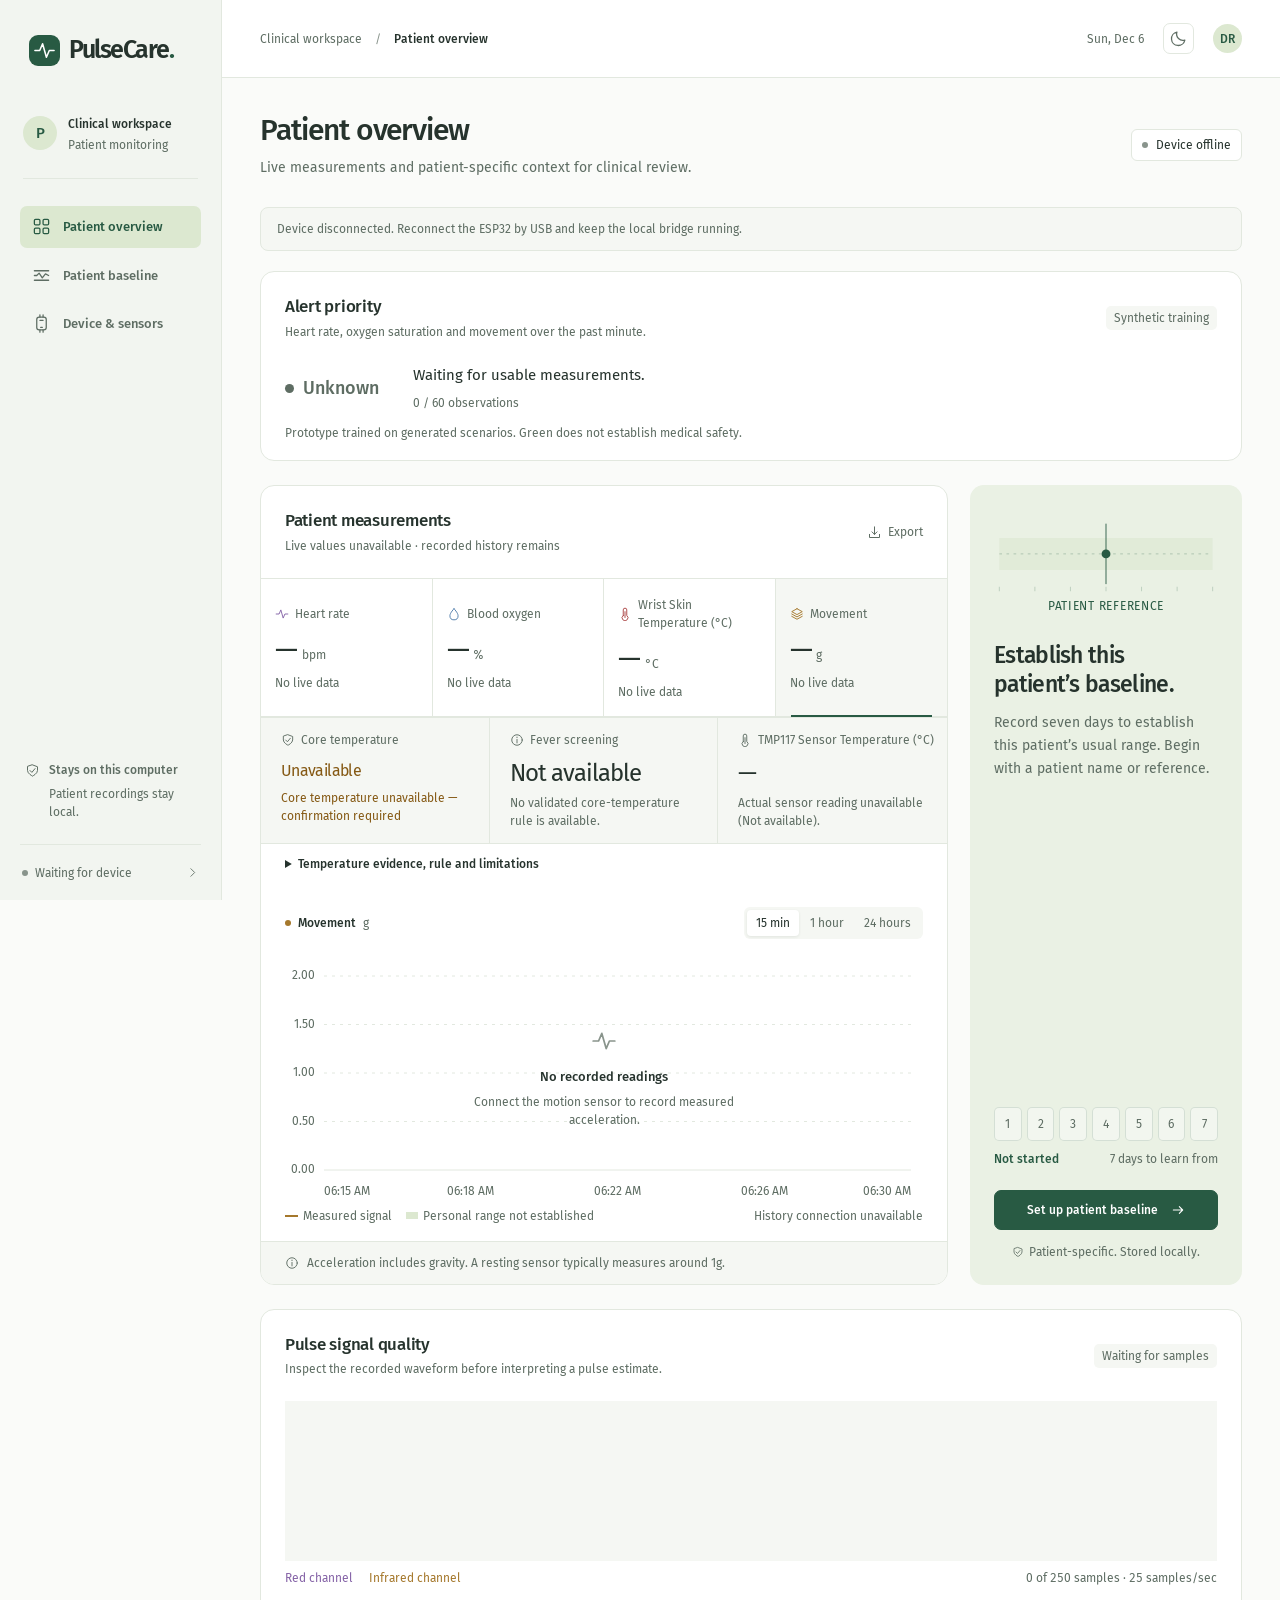
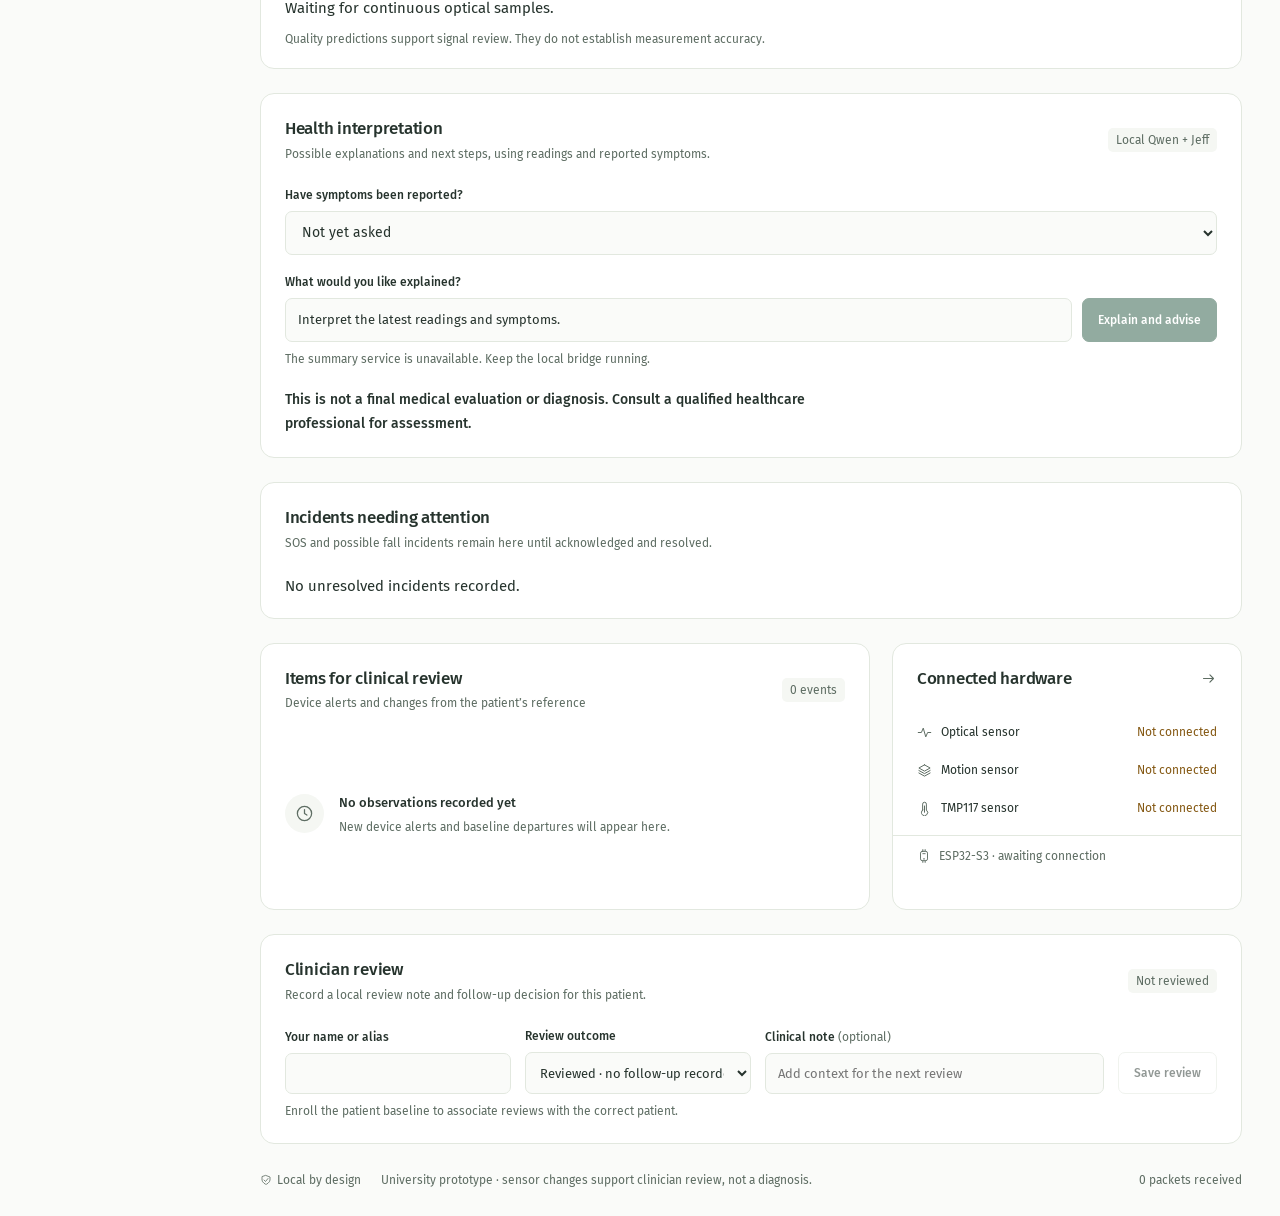
==== commit b4472c69: "Add monitoring workflow, trained models, and hardware verification report" ====
--- a/index.html
+++ b/index.html
@@ -51,7 +51,13 @@
     <main id="main" tabindex="-1">
       <div class="page-heading"><div><h1 id="pageTitle">Patient overview</h1><p id="pageDescription">Live measurements and patient-specific context for clinical review.</p></div><div class="connection-badge" id="connectionBadge"><span class="connection-dot" data-connection-dot></span><span id="connectionText">Waiting for device</span></div></div>
       <div class="connection-message" id="connectionMessage" role="status" hidden></div>
+      <div class="connection-message" id="simulationNotice" role="status" hidden></div>
       <div class="alert-banner" id="emergencyAlert" role="alert" hidden></div>
+      <section class="panel priority-panel" aria-labelledby="priorityTitle">
+        <div class="panel-heading"><div><h2 id="priorityTitle">Alert priority</h2><p>Heart rate, oxygen saturation and movement over the past minute.</p></div><span class="quiet-tag">Synthetic training</span></div>
+        <div class="priority-body"><strong id="priorityZone" class="priority-zone" data-zone="unknown" role="status">Unknown</strong><div><p id="priorityMessage">Waiting for usable measurements.</p><p id="priorityEvidence" class="field-hint">0 / 60 observations</p></div></div>
+        <p class="priority-limitation">Prototype trained on generated scenarios. Green does not establish medical safety.</p>
+      </section>
 
       <section data-view="overview" aria-label="Patient overview">
         <div class="overview-grid">
@@ -103,13 +109,61 @@
           </aside>
         </div>
 
+        <section class="panel optical-panel" aria-labelledby="opticalTitle">
+          <div class="panel-heading"><div><h2 id="opticalTitle">Pulse signal quality</h2><p>Inspect the recorded waveform before interpreting a pulse estimate.</p></div><span class="quiet-tag" id="opticalLabel">Waiting for samples</span></div>
+          <div class="optical-body">
+            <svg id="opticalWaveform" viewBox="0 0 800 160" preserveAspectRatio="none" role="img" aria-label="No continuous optical waveform available"><path id="opticalRed" fill="none" stroke="currentColor" stroke-width="1.6"/><path id="opticalIr" fill="none" stroke="currentColor" stroke-width="1.6"/></svg>
+            <div class="optical-legend"><span>Red channel</span><span>Infrared channel</span><span id="opticalCoverage">0 of 250 samples</span></div>
+            <p id="opticalMessage" role="status">Waiting for continuous optical samples.</p>
+            <p id="opticalModelNote" class="field-hint">Quality predictions support signal review. They do not establish measurement accuracy.</p>
+          </div>
+        </section>
+        <section class="panel assistant-panel" aria-labelledby="assistantTitle">
+          <div class="panel-heading"><div><h2 id="assistantTitle">Health interpretation</h2><p>Possible explanations and next steps, using readings and reported symptoms.</p></div><span class="quiet-tag" id="assistantModel">Local Qwen + Jeff</span></div>
+          <div class="assistant-body">
+            <form id="assistantForm">
+              <label for="symptomStatus">Have symptoms been reported?</label>
+              <select id="symptomStatus"><option value="unknown">Not yet asked</option><option value="none_reported">No symptoms reported</option><option value="reported">Symptoms reported — select below</option></select>
+              <fieldset id="symptomChoices" class="assistant-symptoms" disabled hidden><legend>Reported symptoms</legend>
+                <label><input type="checkbox" value="cough">Cough</label>
+                <label><input type="checkbox" value="feverish">Feeling feverish — reported, not measured</label>
+                <label><input type="checkbox" value="breathless">New or worse shortness of breath</label>
+                <label><input type="checkbox" value="palpitations">Racing or irregular heartbeat sensation</label>
+                <label><input type="checkbox" value="very_unwell">Feeling very unwell or worsening</label>
+                <label><input type="checkbox" value="severe_breathing">Severe breathing difficulty / trouble speaking</label>
+                <label><input type="checkbox" value="chest_pressure">Tight or heavy chest</label>
+                <label><input type="checkbox" value="confusion">Sudden confusion</label>
+                <label><input type="checkbox" value="blue_lips">Blue or grey lips or skin</label>
+              </fieldset>
+              <p id="symptomEmergency" class="assistant-emergency" role="alert" hidden>Severe symptoms reported. Seek emergency help now using your local emergency number. Do not wait for this app or the AI response, even if the displayed alert is green.</p>
+              <label for="assistantQuestion">What would you like explained?</label>
+              <div class="form-row"><input id="assistantQuestion" maxlength="500" required value="Interpret the latest readings and symptoms." autocomplete="off"><button class="button primary" id="generateSummary" type="submit" disabled>Explain and advise</button></div>
+            </form>
+            <p id="assistantStatus" class="field-hint" role="status">Checking local summary service…</p>
+            <div id="assistantAssessment" class="assistant-assessment" hidden>
+              <h3 id="assistantCareTitle"></h3><p id="assistantCareAction"></p>
+            </div>
+            <div id="assistantNarrative" class="assistant-narrative" hidden><h3>AI explanation</h3><p id="assistantDraft" class="assistant-draft" hidden></p></div>
+            <details id="assistantDetails" hidden><summary>Evidence and sources</summary>
+              <p id="assistantCareReason"></p><ul id="assistantPossibilities"></ul>
+              <p id="assistantMissing" class="field-hint"></p><p id="assistantAssessmentSource" class="field-hint"></p>
+              <p id="assistantSources" class="field-hint"></p>
+              <p id="assistantProvenance" class="field-hint"></p><p id="assistantDecisions" class="field-hint"></p><pre id="assistantEvidence"></pre>
+            </details>
+            <p id="assistantDisclaimer" class="assistant-disclaimer">This is not a final medical evaluation or diagnosis. Consult a qualified healthcare professional for assessment.</p>
+          </div>
+        </section>
+        <section class="panel incident-panel" aria-labelledby="incidentTitle">
+          <div class="panel-heading"><div><h2 id="incidentTitle">Incidents needing attention</h2><p>SOS and possible fall incidents remain here until acknowledged and resolved.</p></div></div>
+          <div id="incidentList" class="incident-list"><p>No unresolved incidents recorded.</p></div>
+        </section>
         <div class="lower-grid">
           <section class="observations-panel panel"><div class="panel-heading"><div><h2>Items for clinical review</h2><p>Device alerts and changes from the patient’s reference</p></div><span class="quiet-tag" id="eventCount">0 events</span></div><div id="observationList" class="observation-list"><div class="empty-observations"><span class="empty-observation-icon"><svg class="icon"><use href="#i-clock"/></svg></span><div><strong>No observations recorded yet</strong><p>New device alerts and baseline departures will appear here.</p></div></div></div></section>
           <section class="hardware-panel panel"><div class="panel-heading"><h2>Connected hardware</h2><a href="#device" class="icon-link" aria-label="View device details"><svg class="icon"><use href="#i-arrow"/></svg></a></div><div id="hardwareSummary" class="hardware-list"></div><div class="hardware-footer"><svg class="icon"><use href="#i-device"/></svg><span id="nodeSummary">ESP32-S3 · awaiting connection</span></div></section>
         </div>
         <section class="panel clinician-review" aria-labelledby="reviewTitle">
           <div class="panel-heading"><div><h2 id="reviewTitle">Clinician review</h2><p>Record a local review note and follow-up decision for this patient.</p></div><span class="quiet-tag" id="reviewStatus">Not reviewed</span></div>
-          <form id="reviewForm"><div class="review-fields"><div><label for="reviewDecision">Review outcome</label><select id="reviewDecision"><option value="reviewed">Reviewed · no follow-up recorded</option><option value="follow_up">Follow-up visit recommended</option><option value="contact">Contact patient for assessment</option></select></div><div class="review-note-field"><label for="reviewNote">Clinical note <span>(optional)</span></label><input id="reviewNote" maxlength="2000" placeholder="Add context for the next review"></div><button class="button" id="saveReview" type="submit">Save review</button></div><p class="field-hint" id="reviewHint">Enroll the patient baseline to associate reviews with the correct patient.</p><p id="reviewError" class="form-error" role="alert" hidden></p></form>
+          <form id="reviewForm"><div class="review-fields"><div><label for="reviewAuthor">Your name or alias</label><input id="reviewAuthor" maxlength="80" autocomplete="name" required></div><div><label for="reviewDecision">Review outcome</label><select id="reviewDecision"><option value="reviewed">Reviewed · no follow-up recorded</option><option value="follow_up">Follow-up visit recommended</option><option value="contact">Contact patient for assessment</option></select></div><div class="review-note-field"><label for="reviewNote">Clinical note <span>(optional)</span></label><input id="reviewNote" maxlength="2000" placeholder="Add context for the next review"></div><button class="button" id="saveReview" type="submit">Save review</button></div><p class="field-hint" id="reviewHint">Enroll the patient baseline to associate reviews with the correct patient.</p><p id="reviewError" class="form-error" role="alert" hidden></p></form>
         </section>
       </section>
 
--- a/assets/dashboard.css
+++ b/assets/dashboard.css
@@ -24,6 +24,40 @@
 @media(max-width:580px){.seven-days{width:100%;align-self:stretch}.baseline-progress-text{width:100%}.metric-label{min-height:auto}.chart-footer{line-height:1.7}.range-control button{font-size:11px;min-height:28px}.chart-caption{font-size:12px}.review-fields{flex-direction:column;align-items:stretch}.review-fields>div{width:100%}.clinician-review form{padding-inline:17px}.page-footer{font-size:11px}.nav-link{font-size:11px}.baseline-preview{gap:0}.baseline-progress-text{flex-wrap:wrap}.coverage-day>span,.coverage-day strong{font-size:11px}}
 
 .sr-only{position:absolute;width:1px;height:1px;padding:0;margin:-1px;overflow:hidden;clip-path:inset(50%);white-space:nowrap;border:0}
+.optical-panel,.incident-panel{margin-top:24px}
+.assistant-panel{margin-top:24px}.assistant-panel .panel-heading{flex-wrap:wrap;gap:10px}
+.assistant-body{padding:0 24px 22px}.assistant-body .form-row{align-items:stretch}.assistant-body .button{white-space:nowrap;min-height:44px}
+.assistant-narrative{max-width:75ch;margin-top:20px}.assistant-narrative h3{font-size:15px;line-height:1.5;margin:0 0 8px}
+.assistant-draft{max-width:75ch;white-space:pre-line;margin:0;line-height:1.7}
+.assistant-body>form>select{font:inherit;font-size:14px;width:100%;min-height:44px;padding:10px 12px;border:1px solid var(--line);border-radius:7px;color:var(--text);background:var(--bg);margin-bottom:18px}
+.assistant-symptoms{border:0;padding:0;margin:0 0 18px;min-width:0;display:grid;grid-template-columns:repeat(2,minmax(0,1fr));gap:5px 20px}
+.assistant-symptoms legend{font-size:13px;font-weight:500;margin-bottom:8px}.assistant-symptoms label{display:flex;align-items:center;gap:9px;min-height:44px;margin:0;font-size:13px;font-weight:400;line-height:1.5}
+.assistant-symptoms input{width:18px;height:18px;flex:none;accent-color:var(--green);padding:0}
+.assistant-emergency{color:var(--red);font-weight:500;padding:12px 0;margin-bottom:16px;max-width:75ch}
+.assistant-assessment{margin-top:20px;border-top:1px solid var(--line);padding-top:18px;max-width:75ch}.assistant-assessment h3{font-size:15px;line-height:1.5;margin:0 0 8px}
+.assistant-assessment h3:not(:first-child){margin-top:22px}.assistant-assessment p,.assistant-assessment li{font-size:14px;line-height:1.7}.assistant-assessment p+p{margin-top:8px}.assistant-assessment ul{padding-left:20px}.assistant-assessment li+li{margin-top:8px}
+.assistant-assessment[data-level=emergency]>h3:first-child{color:var(--red)}.assistant-assessment a{text-decoration:underline;text-underline-offset:3px;color:var(--green)}
+.assistant-disclaimer{font-size:14px;line-height:1.7;font-weight:500;max-width:75ch;margin-top:20px}
+.assistant-body details{margin-top:14px;font-size:13px}.assistant-body summary{cursor:pointer;font-weight:500}
+.assistant-body pre{white-space:pre-wrap;overflow-wrap:anywhere;max-height:280px;overflow:auto;background:var(--soft);padding:14px;margin-top:12px;font-size:12px}
+@media(max-width:580px){.assistant-body{padding-inline:17px}.assistant-body input,.assistant-body>form>select{font-size:16px}.assistant-symptoms{grid-template-columns:minmax(0,1fr)}}
+.priority-panel{margin-bottom:24px}.priority-body{display:flex;align-items:center;gap:20px;padding:0 24px 12px}
+.priority-body>div{min-width:0}.priority-body p{max-width:72ch}.priority-zone{display:inline-flex;align-items:center;gap:9px;color:var(--muted);font-size:18px;white-space:nowrap;min-width:108px}
+.priority-zone:before{content:'';width:9px;height:9px;border-radius:50%;background:currentColor;flex:none}
+.priority-zone[data-zone=green]{color:var(--green)}.priority-zone[data-zone=yellow]{color:var(--amber)}.priority-zone[data-zone=red]{color:var(--red)}
+.priority-limitation{margin:0;padding:0 24px 18px;color:var(--muted);font-size:12px;max-width:85ch}
+@media(max-width:580px){.priority-body{align-items:start;flex-direction:column;gap:10px;padding-inline:17px}.priority-limitation{padding-inline:17px}.priority-panel .panel-heading{flex-wrap:wrap;gap:10px}}
+.optical-body{padding:0 24px 20px}.optical-body>p{max-width:72ch;margin-top:10px}
+#opticalWaveform{display:block;width:100%;height:160px;background:var(--soft)}
+#opticalRed{color:var(--purple)}#opticalIr{color:var(--ochre)}
+.optical-legend{display:flex;flex-wrap:wrap;gap:16px;margin-top:8px;font-size:12px}
+.optical-legend>span:first-child{color:var(--purple)}.optical-legend>span:nth-child(2){color:var(--ochre)}
+#opticalCoverage{margin-left:auto;color:var(--muted);font-variant-numeric:tabular-nums}
+.incident-list{padding:0 24px 20px}.incident-row{display:flex;align-items:center;gap:16px;padding:14px 0;border-top:1px solid var(--line)}
+.incident-row>div{flex:1;min-width:0}.incident-row p{color:var(--muted);font-size:14px;overflow-wrap:anywhere}
+.incident-row .button{min-height:44px;white-space:nowrap}
+@media(max-width:780px){.review-fields{flex-wrap:wrap}.review-fields>div{flex-basis:40%}}
+@media(max-width:580px){.optical-body,.incident-list{padding-inline:17px}.incident-row{align-items:start;flex-wrap:wrap}.incident-row>div{flex-basis:100%}#opticalCoverage{width:100%;margin-left:0}.review-fields input,.review-fields select{font-size:16px}}
 .device-facts dd{max-width:65%;overflow-wrap:anywhere}
 .environment-strip{display:grid;grid-template-columns:repeat(3,minmax(0,1fr));border-top:1px solid var(--line);background:var(--soft)}
 .environment-reading{min-width:0;padding:13px 20px;border-right:1px solid var(--line)}
